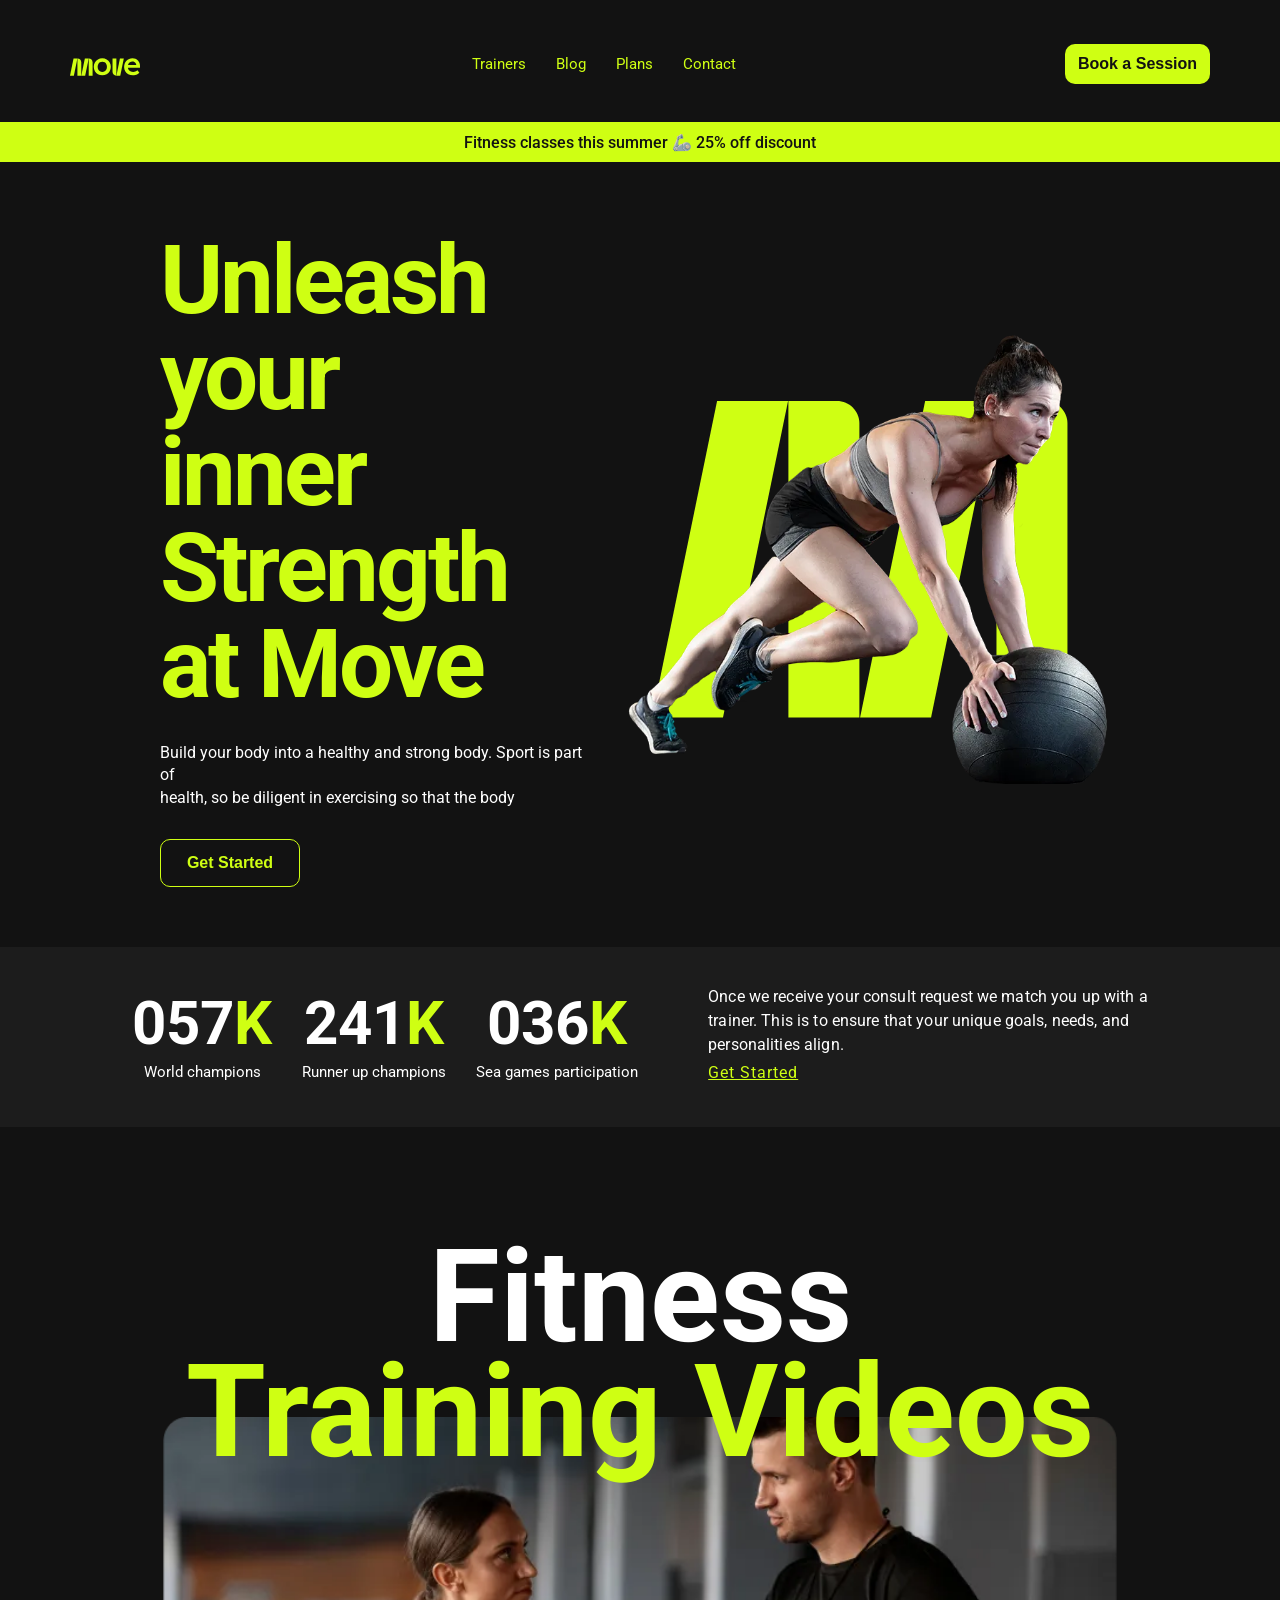
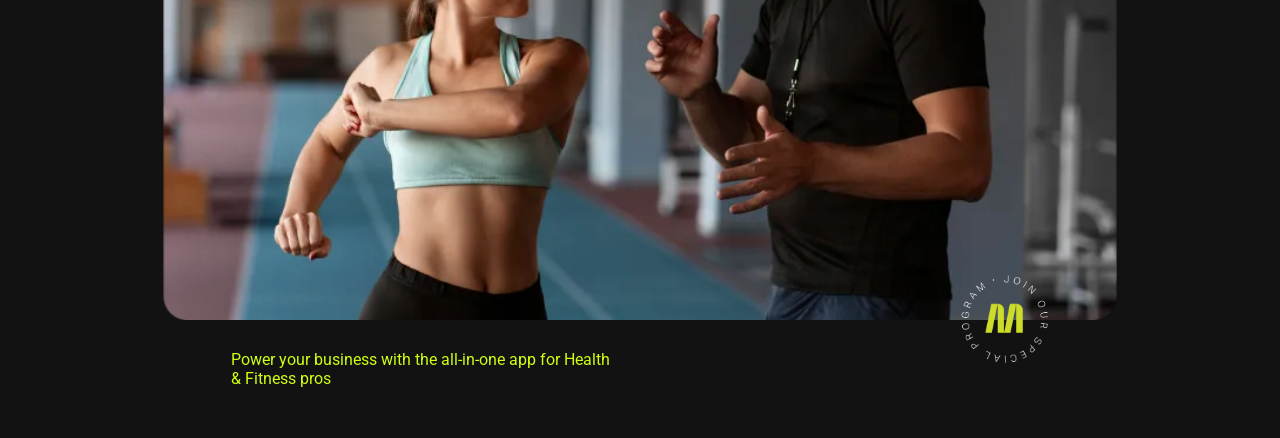
==== main.html @ 7a562a3e "Images" ====
<!DOCTYPE html>
<html lang="en">
<head>
    <meta charset="UTF-8">
    <meta name="viewport" content="width=device-width, initial-scale=1.0">
    <link rel="stylesheet" href="style.css">
    <title>Move</title>
</head>
<body>
    <div class="container">
        <header>
            <div class="header">
                <div class="info-header">
                    <a href="main.html"><img src="/images/move-logo.svg" alt=""></a>
                    <div class="sections">
                    <div class="trainer"><a href="">Trainers</a></div>
                    <div class="blog"><a href="">Blog</a></div>
                    <div class="plans"><a href="">Plans</a></div>   
                    <div class="contact"><a href="">Contact</a></div>
                </div>
                <a href=""><button type="button">Book a Session</button></a>
                </div>
        
            </div>
        </header>
        <div class="breaker">Fitness classes this summer 🦾 25% off discount</div>
        <div class="initial-info">
        <div class="comments">
            <h1>Unleash your <br>inner Strength <br> at Move</h1>
            <p>Build your body into a healthy and strong body. Sport is part of <br>health, so be diligent in exercising so that the body</p>
            <a href=""><button type="button">Get Started</button></a>
        </div>
        <div class="images">
            <img class="logo-move" src="/images/behindwomanlogo.svg" alt="">
            <img class="woman" src="/images/woman.webp" alt="">
        </div>
        </div>
        <div class="number-break">
        <div class="values">
            <div class="values-1">
                <h1>057<span>K</span></h1>
                <p>World champions</p>
            </div>
            <div class="values-2">
                <h1>241<span>K</span></h1>
                <p>Runner up champions</p>
            </div>
            <div class="values-3">
                <h1>036<span>K</span></h1>
                <p>Sea games participation</p>
            </div>
            <div class="break-desc">
                <p>Once we receive your consult request we match you up with a <br>
                    trainer. This is to ensure that your unique goals, needs, 
                    and <br>personalities align.</p>
                <a href="">Get Started</a>
            </div>
        </div>
        </div>
        <div class="gallery-1">
            <div class="couple-info">
               <h1 class="fitness">Fitness</h1>
                <h1 class="training">Training Videos</h1>
                <img class="couple" src="/images/couples_talking.webp" alt=""> 
            </div>
        </div>
        <div class="couple-info-2">
            <div class="bottom-logo">
                <p>Power your business with the all-in-one app for Health<br> & Fitness pros </p>
                <img class="join" src="/images/join.png" alt="">
                
            </div>
        </div>
            
    </div>
</body>
</html>
---- style.css ----
@import url('https://fonts.googleapis.com/css2?family=Roboto:ital,wght@0,100;0,300;0,400;0,500;0,700;0,900;1,100;1,300;1,400;1,500;1,700;1,900&display=swap');
*{
    margin: 0;
    padding: 0;
    box-sizing: border-box;
}

body{
    width: 100%;
    height: 100vh;
    background-color: #121212;
    color: #cfff13;
    font-family: "Roboto", sans-serif;
}
.container{
    display: flex;
    flex-direction: column;
}
/* Header */
.header{
    padding-top: 16px;
    display: flex;
    justify-content: center;
    align-items: center;
    width: 100%;
    height: 112px;
}   
.info-header{
    display: flex;
    justify-content: space-between;
    align-items: center;
    width: 1140px;
    height: 40px;
}

.info-header .sections{
    display: flex;
    font-weight: 400;
    font-size: 15px;
}
.info-header .sections a{
    color: #cfff13;
    text-decoration: none;
    transition: 0.5s;
}
.info-header .sections a::before{
    text-decoration: none;
}
.info-header .sections a:hover{
    text-decoration: none;
    color: #728d06;
}
.trainer{margin-right: 30px;}
.blog{margin-right: 30px;}
.plans{margin-right: 30px;}
.info-header p{
    text-align: center;
}
.info-header img{
    display: flex;
    justify-content: flex-start;
}
.info-header button{
    font-weight: 600;
    font-size: 16px;
    width: 145px;
    height: 40px;
    border-radius: 10px;
    border: none;
    background-color: #cfff13;
    color: #121212;
    transition: 0.2s;
}
.info-header button:hover{
    background-color: white;
}
/* Breaker */
.breaker{
    background-color: #cfff13;
    width: 100%;
    height: 40px;
    margin-top: 10px;
    color: #121212;
    text-align: center;
    display: flex;
    justify-content: center;
    align-items:  center;
    font-weight: 500;
}
/* Firs card */
.initial-info{
    display: flex;
    align-items: center;
    justify-content: center;
    margin-left: 10rem;
    margin-right: 10rem;
    margin-top: 70px;
    margin-bottom: 60px;
}
.comments h1{
    font-size: 6rem;
    letter-spacing: -3px;
    font-weight: 700;
    line-height: 1;
    margin-bottom: 30px;
}
.comments p{
    color: white;
    margin-top: 10px;
    margin-bottom: 10px;
    line-height: 1.4;
}
.comments button{
    width: 140px;
    height: 48px;
    border: 1px solid #cfff13;
    border-radius: 10px;
    text-align: center;
    margin-top: 20px;
    color: #cfff13;
    background-color: #121212;
    transition: 0.2s;
    font-weight: 600;
    font-size: 16px;
}
.comments button:hover{
    background-color: #cfff13;
    color: #121212;
}
.images{
    justify-content: center;
    align-items: center;
    min-width: 32.5rem;
    min-height: 28rem;
    display: flex;
    position: relative;
}
.images .logo-move{
    width: 26rem;
    position: relative;
    
}
.images .woman{
    width: 33rem;
    position: absolute;
}
/* Breaker and Numbers */
.number-break{
    background-color: #1c1c1c;
    width: 100%;
    height: 180px;
    display: flex;
    justify-content: center;
    align-items: center;
}
.values{
   display: flex;
   color: white;
   justify-content: space-between;
   line-height: 1.3;
}
.values span{
    color: #cfff13;
}
.values-1 {
    text-align: center;
    font-size: 30px;
}
.values-2{
    text-align: center;
    margin-left: 30px;
    font-size: 30px;
}
.values-3{
    text-align: center;
    margin-left: 30px;
    margin-right: 70px;
    font-size: 30px;
}
.values-1 p{
    font-size: 15px;
}
.values-2 p{
    font-size: 15px;
}
.values-3 p{
    font-size: 15px;
}
.break-desc p{
    letter-spacing: .008em;
    line-height: 1.5;
}
.break-desc a{
    color: #cfff13;
    line-height: 2;
    letter-spacing: 1px;
}
/* First Gallery */
.gallery-1{
    margin-top: 60px;
    display: flex;
    align-items: center;
    justify-content: center;
}
.gallery-1 .couple-info{
    display: flex;
    flex-direction: column;
    align-items: center;
    justify-content: center;
}
.gallery-1 h1{
    text-align: center;
    font-size: 129px;
    margin-bottom: -70px;
    font-weight: 700;
}
.gallery-1 .fitness{
    color: white;
    line-height: 1.7;
}
.gallery-1 .couple{
    position: relative;
    width: 105%;
    z-index: -1;
}
.bottom-logo{
    display: flex;
    justify-content: center;
    align-items: center;
    margin-top: -70px;
    
}
.join{
    width: 7%;
    margin-left: 350px;
}
.bottom-logo p{
    margin-top: 100px;
}
.couple-info-2{
    margin-bottom: 50px;
}
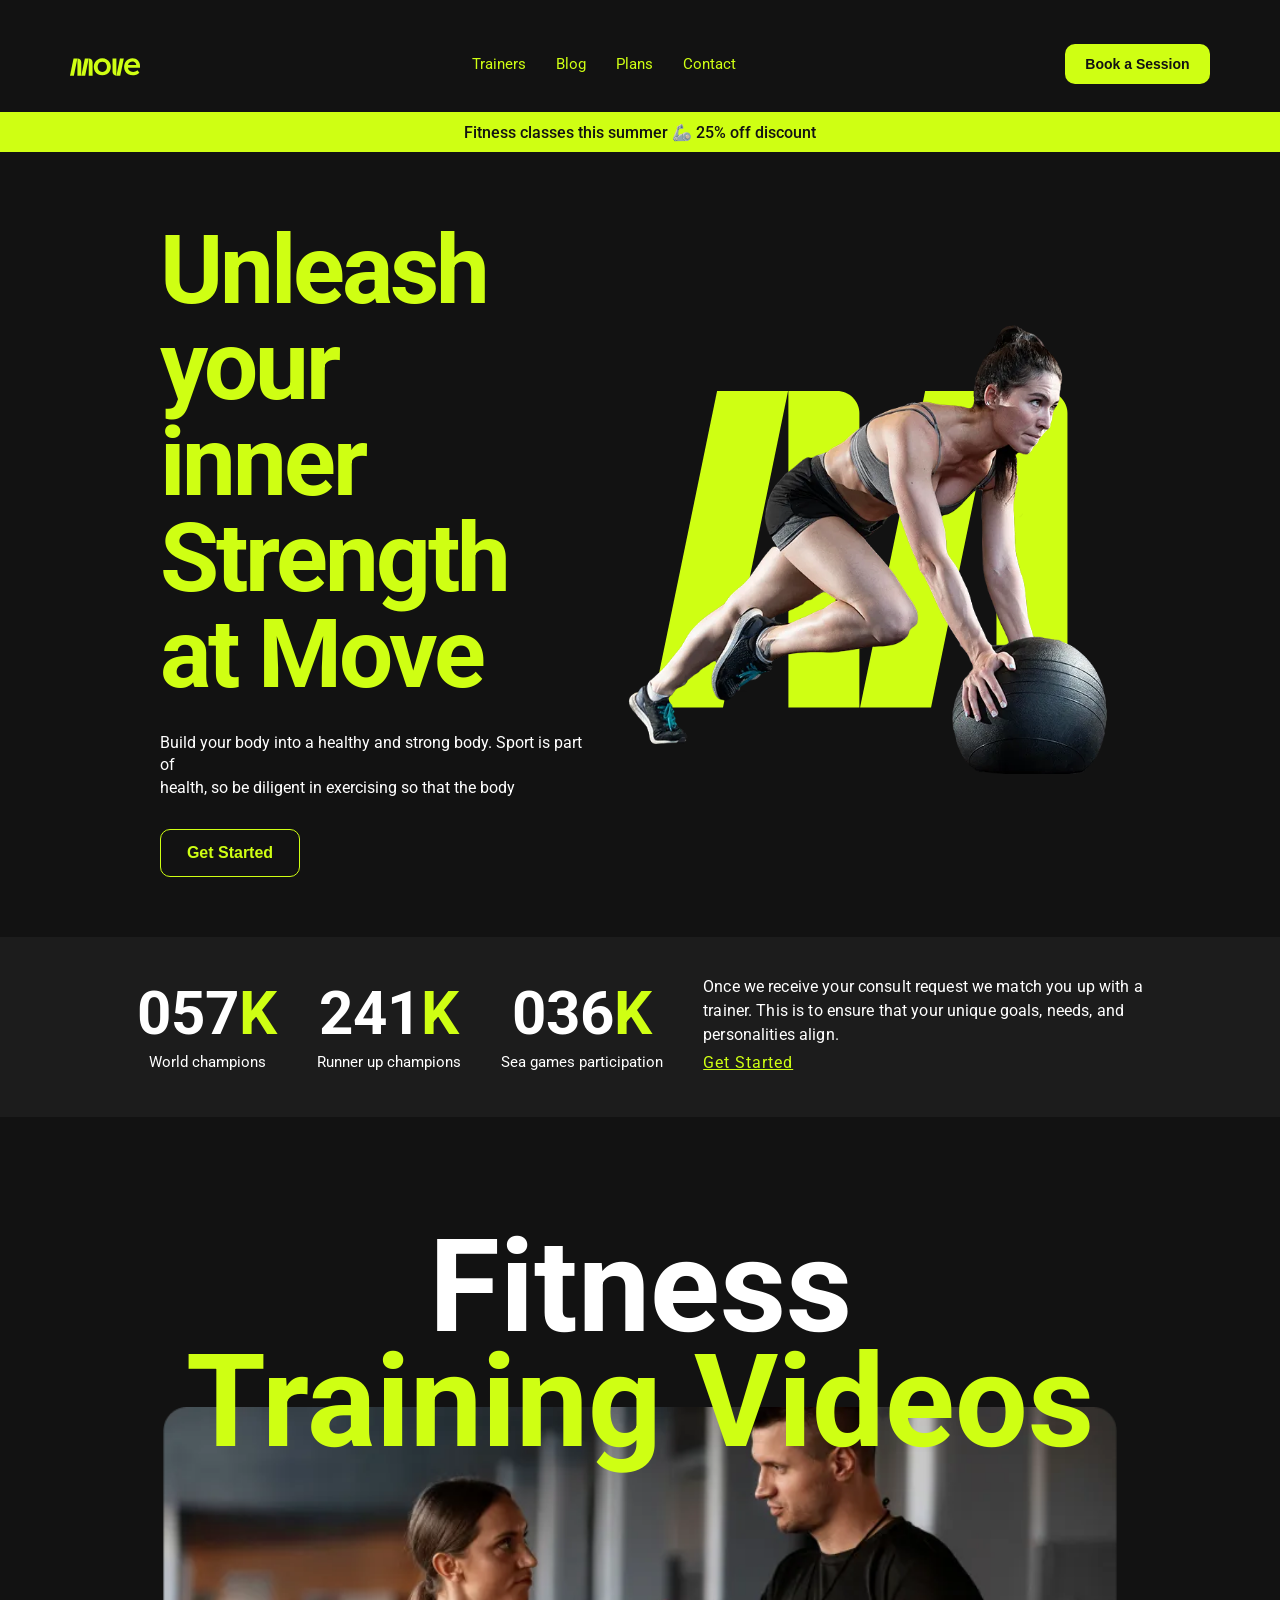
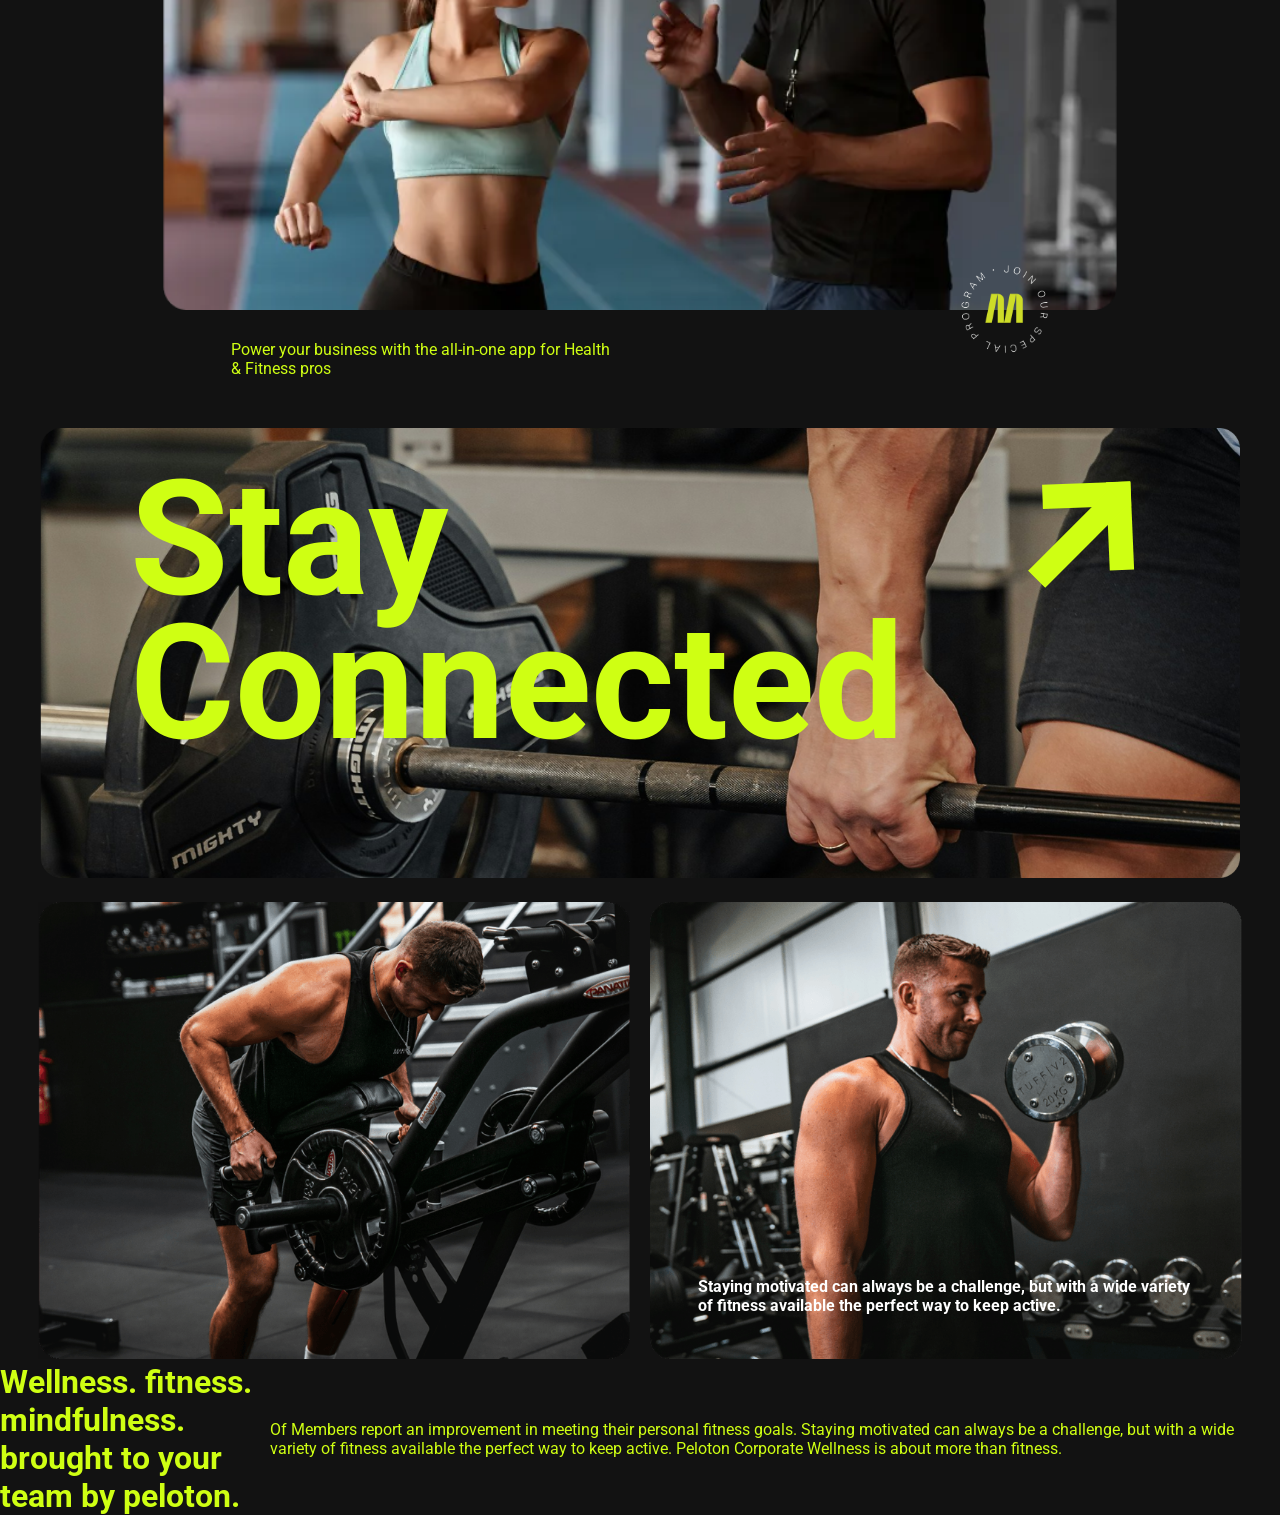
==== commit 47cc91f1: "Update" ====
--- a/main.html
+++ b/main.html
@@ -4,6 +4,7 @@
     <meta charset="UTF-8">
     <meta name="viewport" content="width=device-width, initial-scale=1.0">
     <link rel="stylesheet" href="style.css">
+    <link rel="shortcut icon" href="images/square-check-solid.svg" type="image/x-icon">
     <title>Move</title>
 </head>
 <body>
@@ -23,19 +24,20 @@
         
             </div>
         </header>
-        <div class="breaker">Fitness classes this summer 🦾 25% off discount</div>
-        <div class="initial-info">
-        <div class="comments">
+        <div class="main">        
+            <div class="breaker">Fitness classes this summer 🦾 25% off discount</div>
+            <div class="initial-info">
+            <div class="comments">
             <h1>Unleash your <br>inner Strength <br> at Move</h1>
             <p>Build your body into a healthy and strong body. Sport is part of <br>health, so be diligent in exercising so that the body</p>
             <a href=""><button type="button">Get Started</button></a>
-        </div>
-        <div class="images">
+            </div>
+            <div class="images">
             <img class="logo-move" src="/images/behindwomanlogo.svg" alt="">
             <img class="woman" src="/images/woman.webp" alt="">
-        </div>
-        </div>
-        <div class="number-break">
+            </div>
+            </div>
+            <div class="number-break">
         <div class="values">
             <div class="values-1">
                 <h1>057<span>K</span></h1>
@@ -56,22 +58,55 @@
                 <a href="">Get Started</a>
             </div>
         </div>
-        </div>
-        <div class="gallery-1">
+            </div>
+            <div class="gallery-1">
             <div class="couple-info">
                <h1 class="fitness">Fitness</h1>
                 <h1 class="training">Training Videos</h1>
                 <img class="couple" src="/images/couples_talking.webp" alt=""> 
             </div>
-        </div>
-        <div class="couple-info-2">
+            </div>
+            <div class="couple-info-2">
             <div class="bottom-logo">
                 <p>Power your business with the all-in-one app for Health<br> & Fitness pros </p>
                 <img class="join" src="/images/join.png" alt="">
                 
             </div>
+            </div>
+            <div class="gallery-2">
+            <div class="staytop">
+                <div class="pic-1">
+                    <div class="stay-connected">
+                        <div class="stay">Stay</div>
+                        <div class="connected">Connected</div>
+                    </div>
+                    
+                    <img class="arrow" src="images/arrow.svg" alt="">
+                    <img class="move1" src="images/move1.png" alt="">
+                </div>
+            </div>
+            <div class="plus2">
+                <div class="pic-2"><img src="images/move2-p-800.png" alt=""></div>
+                <div class="pic-3">
+                    <img src="images/move3-p-800.png" alt="">
+                    <div class="text-wrap">
+                        <div class="stay-motivated">
+                        Staying motivated can always be a challenge, but with a wide variety of fitness available the perfect way to keep active.
+                        </div>
+                    </div>
+                </div>
+            </div>
+            
+            </div>
+            <div class="number-break2">
+                <div class="title">
+                    <h1>Wellness. fitness. mindfulness.<br>brought to your team by peloton.</h1>
+                </div>
+                <div class="text">
+                    <p>Of Members report an improvement in meeting their personal fitness goals. Staying motivated can always be a challenge, but with a wide variety of fitness available the perfect way to keep active. Peloton Corporate Wellness is about more than fitness.</p>
+                </div>              
+            </div>
         </div>
-            
     </div>
 </body>
 </html>
--- a/style.css
+++ b/style.css
@@ -37,6 +37,7 @@
     display: flex;
     font-weight: 400;
     font-size: 15px;
+    gap: 30px;
 }
 .info-header .sections a{
     color: #cfff13;
@@ -50,9 +51,6 @@
     text-decoration: none;
     color: #728d06;
 }
-.trainer{margin-right: 30px;}
-.blog{margin-right: 30px;}
-.plans{margin-right: 30px;}
 .info-header p{
     text-align: center;
 }
@@ -61,8 +59,8 @@
     justify-content: flex-start;
 }
 .info-header button{
-    font-weight: 600;
-    font-size: 16px;
+    font-weight: bolder;
+    font-size: 14px;
     width: 145px;
     height: 40px;
     border-radius: 10px;
@@ -79,7 +77,6 @@
     background-color: #cfff13;
     width: 100%;
     height: 40px;
-    margin-top: 10px;
     color: #121212;
     text-align: center;
     display: flex;
@@ -87,7 +84,7 @@
     align-items:  center;
     font-weight: 500;
 }
-/* Firs card */
+/* First card */
 .initial-info{
     display: flex;
     align-items: center;
@@ -158,6 +155,7 @@
    color: white;
    justify-content: space-between;
    line-height: 1.3;
+   gap: 40px;
 }
 .values span{
     color: #cfff13;
@@ -168,13 +166,10 @@
 }
 .values-2{
     text-align: center;
-    margin-left: 30px;
     font-size: 30px;
 }
 .values-3{
     text-align: center;
-    margin-left: 30px;
-    margin-right: 70px;
     font-size: 30px;
 }
 .values-1 p{
@@ -239,4 +234,67 @@
 }
 .couple-info-2{
     margin-bottom: 50px;
+}
+/* Second Gallery*/
+.gallery-2{
+    display: flex;
+    flex-direction: column;
+    align-items: center;
+    justify-content: center;
+    gap: 20px;
+    font-weight: 700;
+}
+.staytop{
+    display: flex;
+
+}
+.stay-connected{
+    position: absolute;
+    font-size: 10rem;
+    line-height: .9;
+    left: 100px;
+    margin-top: 40px;
+    margin-left: 30px;
+}
+.arrow{
+    margin-top: 40px;
+    position: absolute;
+    right: 8rem;
+    transform: rotate(-45deg);
+}
+.staytop .move1{
+    width: 1200px;
+}
+.plus2{
+    display: flex;
+    gap: 20px;
+}
+.plus2 .pic-2 img{
+    width: 592px;
+}
+.plus2 .pic-3 img{
+    width: 592px;
+}
+.plus2 .pic-3{
+    position: relative;
+}
+.text-wrap{
+  flex-flow: column;
+  justify-content: flex-end;
+  align-items: stretch;
+  min-height: 14rem;
+  padding: 3rem;
+  display: flex;
+  position: absolute;
+  top: auto;
+  bottom: 0%;
+  left: 0%;
+  right: 0%;
+  color: white;
+}
+/* Second Break */
+.number-break2{
+    display: flex;
+    justify-content: space-evenly;
+    align-items: center;
 }
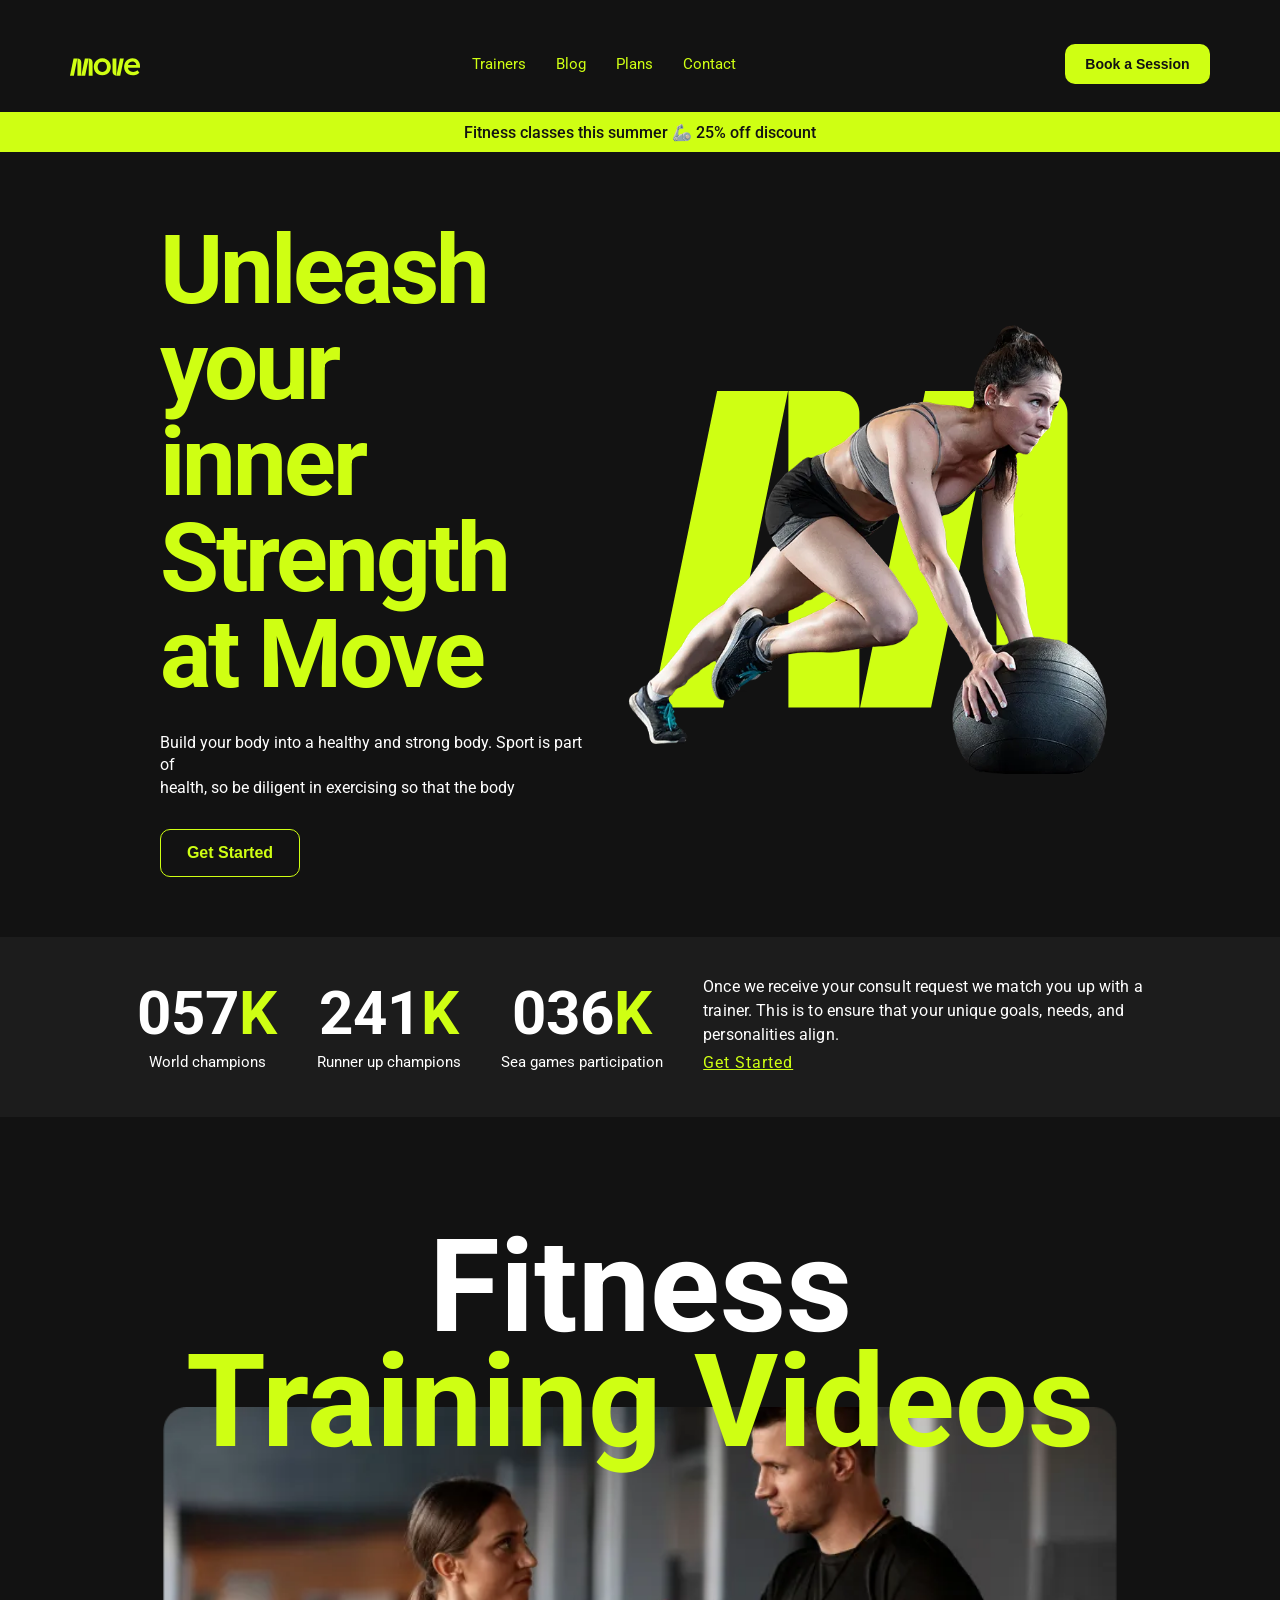
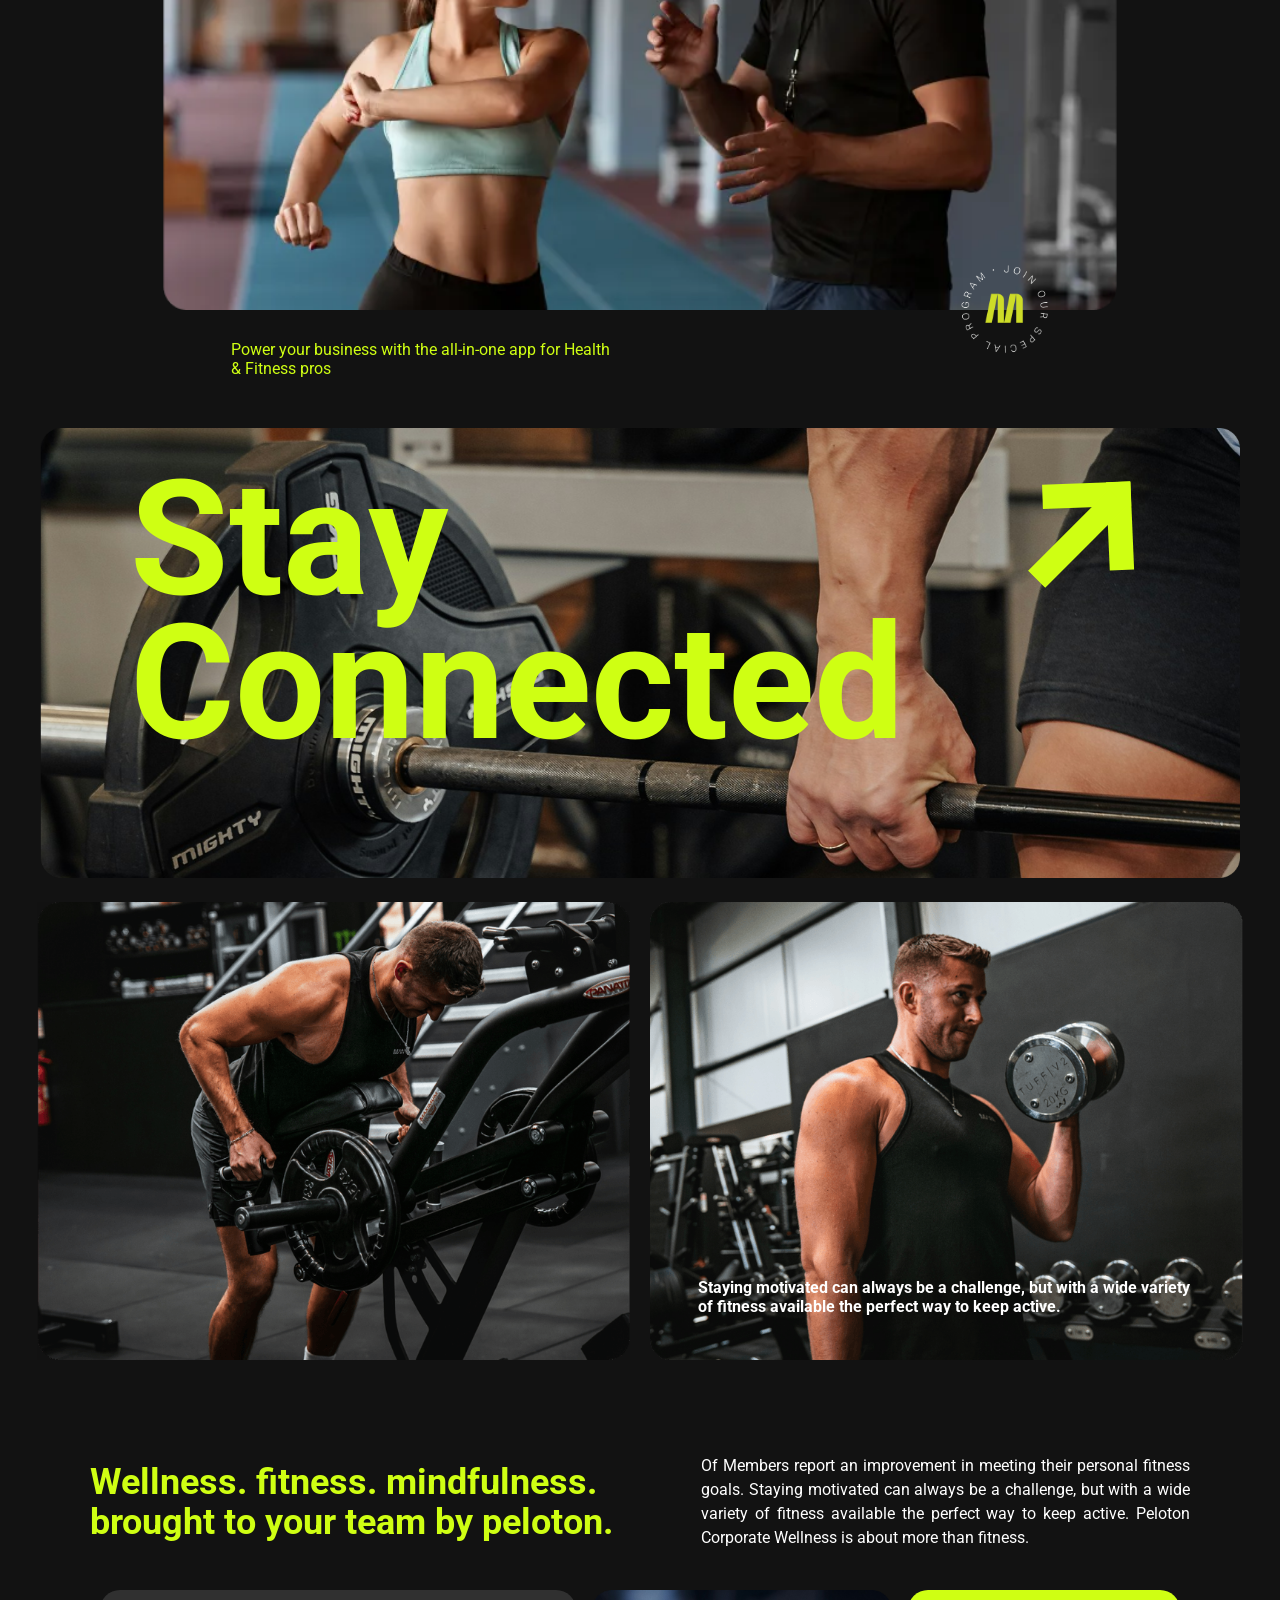
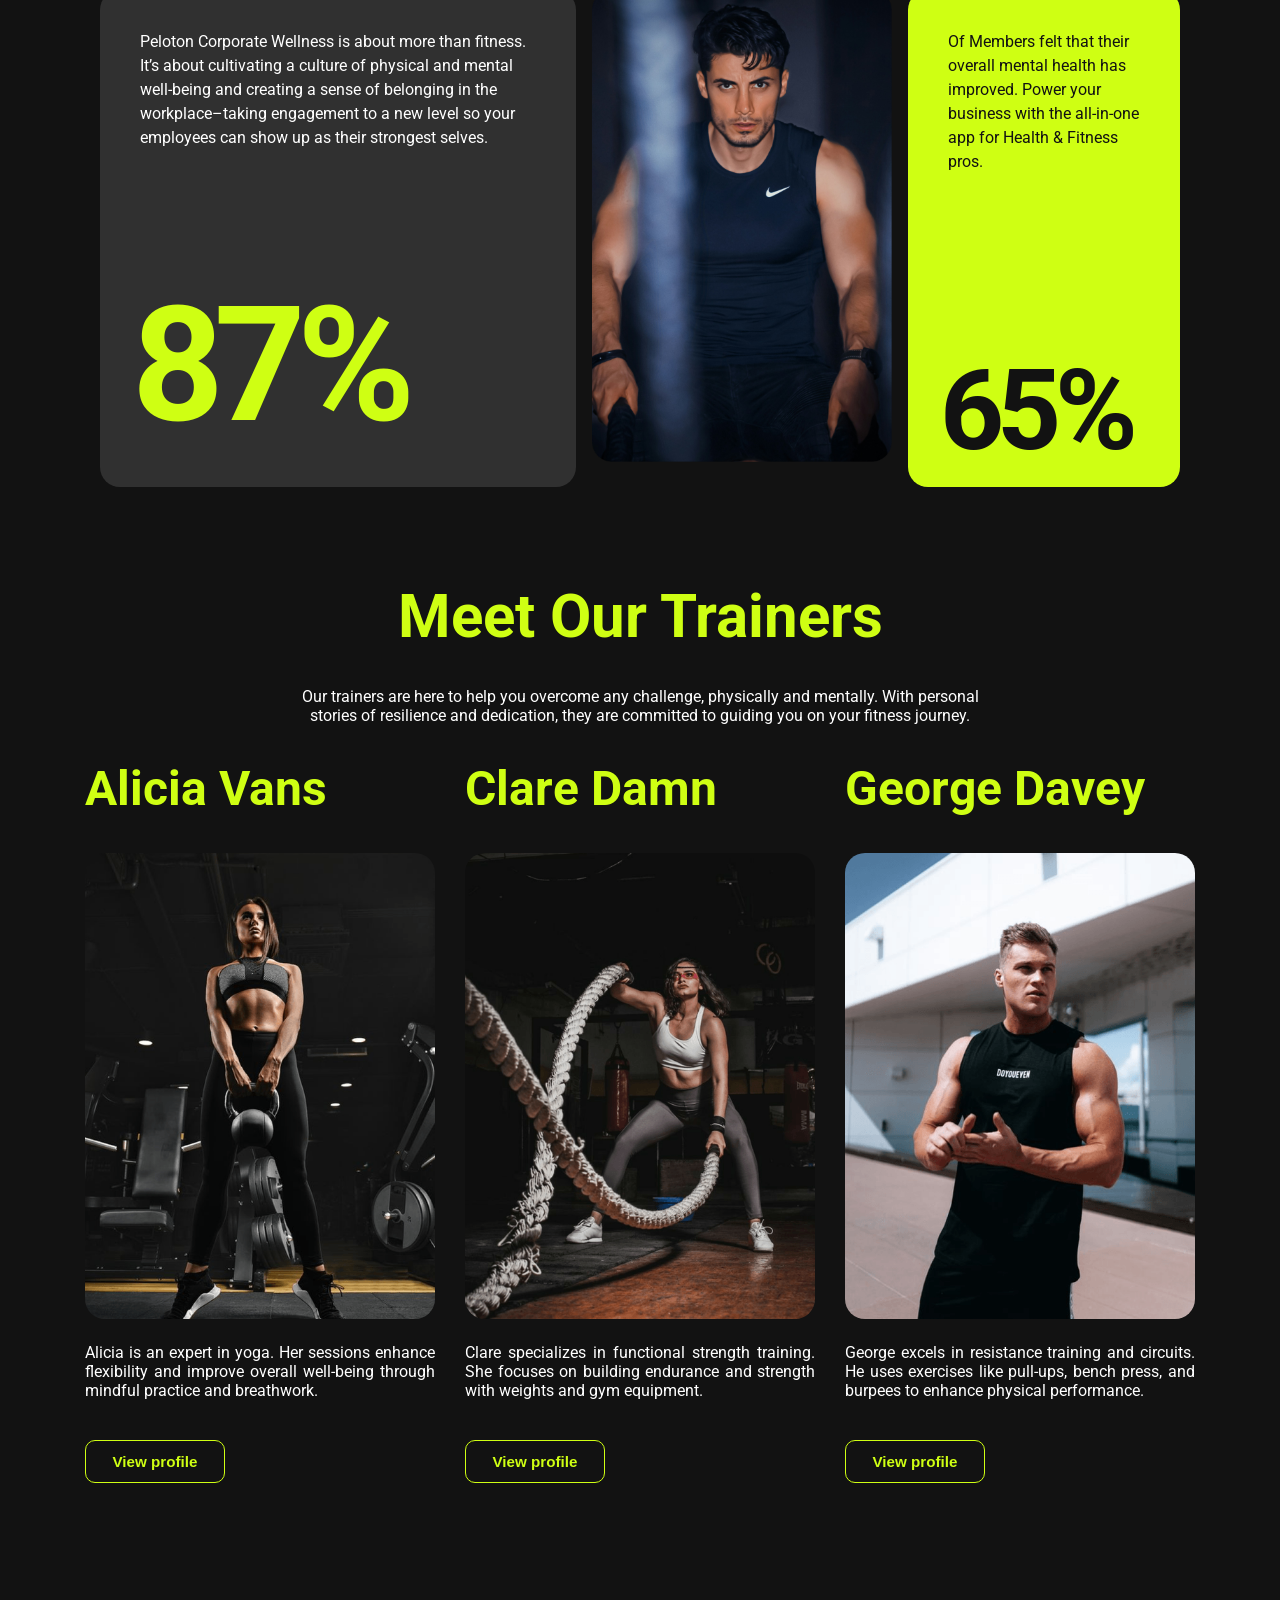
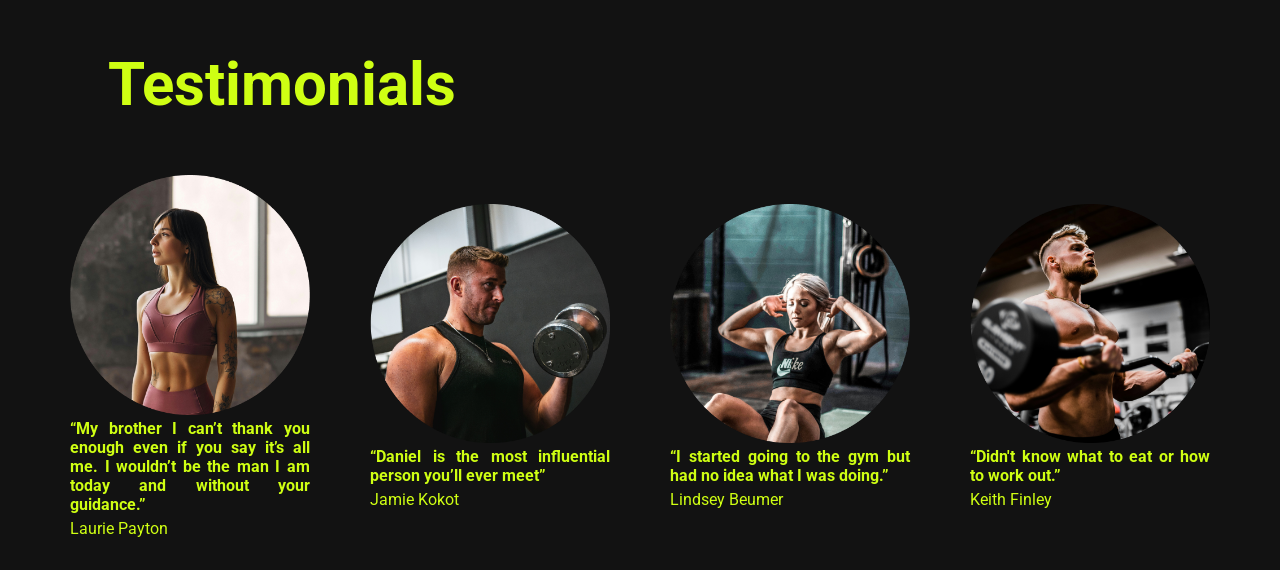
==== commit f063be66: "Update 2" ====
--- a/main.html
+++ b/main.html
@@ -100,12 +100,88 @@
             </div>
             <div class="number-break2">
                 <div class="title">
-                    <h1>Wellness. fitness. mindfulness.<br>brought to your team by peloton.</h1>
+                   <h3>Wellness. fitness. mindfulness.<br>brought to your team by peloton.</h3> 
                 </div>
                 <div class="text">
                     <p>Of Members report an improvement in meeting their personal fitness goals. Staying motivated can always be a challenge, but with a wide variety of fitness available the perfect way to keep active. Peloton Corporate Wellness is about more than fitness.</p>
                 </div>              
             </div>
+            <div class="grid">
+                <div class="grid-1">
+                    <div class="grid-stats">
+                        <p>Peloton Corporate Wellness is about more than fitness. It’s about cultivating a culture of physical and mental well-being and creating a sense of belonging in the workplace–taking engagement to a new level so your employees can show up as their strongest selves.</p>
+                    <h1>87%</h1>
+                    </div>             
+                </div>
+                <div class="grid-2"><img src="images/move4.png" alt=""></div>
+                <div class="grid-3">
+                    <div class="grid-stats">
+                        <p>Of Members felt that their overall mental health has improved. Power your business with the all-in-one app for Health & Fitness pros.</p>
+                        <h1>65%</h1>
+                    </div>
+                    
+                </div>
+            </div>
+            <div class="trainers">
+                <div class="intro">
+                    <h1>Meet Our Trainers</h1>
+                    <p>Our trainers are here to help you overcome any challenge, physically and mentally. With personal stories of resilience and dedication, they are committed to guiding you on your fitness journey.</p>
+                </div>
+                <div class="professionals">
+                    <div class="alicia">
+                        <h1>Alicia Vans</h1>
+                        <img src="images/alicia.png" alt="">
+                        <p>Alicia is an expert in yoga. Her sessions enhance flexibility and improve overall well-being through mindful practice and breathwork.</p>
+                        <button>View profile</button>
+                    </div>
+                    <div class="clare">
+                        <h1>Clare Damn</h1>
+                        <img src="images/clare.png" alt="">
+                        <p>Clare specializes in functional strength training. She focuses on building endurance and strength with weights and gym equipment.</p>
+                        <button>View profile</button>
+                    </div>
+                    <div class="george">
+                        <h1>George Davey</h1>
+                        <img src="images/george.png" alt="">
+                        <p>George excels in resistance training and circuits. He uses exercises like pull-ups, bench press, and burpees to enhance physical performance.</p>
+                        <button>View profile</button>
+                    </div>
+                </div>
+            </div>
+            <div class="testimonial">
+                <h1>Testimonials</h1>
+                <div class="testimonials">
+                    <div class="testimonials-1">
+                        <img src="images/testimonial.png" alt="">
+                        
+                        <div class="testimonial-text">
+                            <h4>“My brother I can’t thank you enough even if you say it’s all me. I wouldn’t be the man I am today and without your guidance.”</h4>
+                            <p>Laurie Payton</p>
+                        </div>         
+                    </div>
+                    <div class="testimonials-2">
+                        <img src="images/testimonial2.png" alt="">
+                        <div class="testimonial-text">
+                            <h4>“Daniel is the most influential person you’ll ever meet”</h4>
+                            <p>Jamie Kokot</p>
+                        </div>
+                    </div>
+                    <div class="testimonials-3">
+                        <img src="images/testimonial3.png" alt="">
+                        <div class="testimonial-text">
+                            <h4>“I started going to the gym but had no idea what I was doing.”</h4>
+                            <p>Lindsey Beumer</p>
+                        </div>
+                    </div>
+                    <div class="testimonials-4">
+                        <img src="images/testimonial4.png" alt="">
+                        <div class="testimonial-text">
+                            <h4>“Didn't know what to eat or how to work out.”</h4>
+                            <p>Keith Finley</p>
+                        </div>
+                    </div>
+                </div>
+            </div>
         </div>
     </div>
 </body>
--- a/style.css
+++ b/style.css
@@ -68,6 +68,9 @@
     background-color: #cfff13;
     color: #121212;
     transition: 0.2s;
+    cursor: pointer;
+    text-align: center;
+    font-weight: 600;
 }
 .info-header button:hover{
     background-color: white;
@@ -270,10 +273,10 @@
     gap: 20px;
 }
 .plus2 .pic-2 img{
-    width: 592px;
+    width: 593px;
 }
 .plus2 .pic-3 img{
-    width: 592px;
+    width: 593px;
 }
 .plus2 .pic-3{
     position: relative;
@@ -295,6 +298,187 @@
 /* Second Break */
 .number-break2{
     display: flex;
-    justify-content: space-evenly;
-    align-items: center;
+    align-items: center;
+    justify-content: space-between;
+    margin-block: 90px 40px;
+    margin-inline: 90px;
+}
+.number-break2 .title{
+    width: 2200px;
+    
+}
+.number-break2 h3{
+    font-size: 2.25rem;
+    line-height: 2.5rem;
+}
+.number-break2 .text p{
+    font-size: 1rem;
+    line-height: 1.5rem;
+    text-align: justify;
+    color: white;
+}
+.grid{
+    display: grid;
+    grid-column-gap: 1rem;
+    grid-row-gap: 1rem;
+    grid-template-rows: auto;
+    grid-template-columns: 7fr 1fr 4fr;
+    min-height: 20rem;
+    margin-top: 3rem;
+    margin-inline: 100px;
+    margin-block: 30px;
+}
+.grid-1{
+    background-color: #303030;
+    color: #cfff13;
+    border-radius: 20px;
+}
+ .grid-3 .grid-stats{
+    display: flex;
+    justify-content: space-between;
+    flex-flow: column;
+    position: relative;
+}
+.grid-1 p{
+    font-size: 1rem;
+    line-height: 1.5rem; 
+    color: white;
+    margin-block: 40px;
+    margin-inline: 40px;
+}
+.grid-1 h1{
+    font-size: 10rem;
+    letter-spacing: -.06em;
+    font-size: 10rem;
+    font-weight: 700;
+    line-height: .8;
+    padding: 2rem;
+    margin-top: 120px;
+}
+.grid-2{
+    border-radius: 20px;
+}
+.grid-2 img{
+    object-fit: cover;
+    width: 300px;
+}
+.grid-3{
+    background-color: #cfff13;
+    color: #121212;
+    border-radius: 20px;
+}
+.grid-3 p{
+    font-size: 1rem;
+    line-height: 1.5rem; 
+    color: #121212;
+    margin-block: 40px;
+    margin-inline: 40px;
+}
+.grid-3 h1{
+    letter-spacing: -.06em;
+    font-size: 7rem;
+    font-weight: 700;
+    line-height: .8;
+    padding: 2rem;
+    margin-top: 120px;
+}
+
+.trainers{
+    display: flex;
+    margin-block: 100px;
+    margin-inline: 40px;
+    align-items: center;
+    justify-content: center;
+    flex-direction: column;
+}
+.trainers .intro{
+    display: flex;
+    align-items: center;
+    justify-content: center;
+    flex-direction: column;
+}
+.trainers .intro h1{
+    font-size: 3.75rem;
+    line-height: 1;
+}
+.trainers .intro p{
+    text-align: center;
+    max-width: 44rem;
+    margin-block: 40px;
+    color: white;
+}
+.professionals{
+    display: flex;
+    gap: 30px;
+}
+.professionals h1{
+    font-size: 3rem; /* 48px */
+    line-height: 1;
+}
+.professionals img{
+    object-fit: cover;
+    width: 350px;
+    margin-top: 40px;
+    margin-bottom: 20px;
+    border-radius: 1.25rem;
+}
+.professionals p{
+    text-align: justify;
+    max-width: 350px;
+    color: white;
+    font-weight: 400;
+}
+.professionals button{
+    margin-block: 40px;
+    font-weight: 900;
+    font-size: 14px;
+    width: 140px;
+    height: 43px;
+    border-radius: 10px;
+    border: 1px solid;
+    border-color: #cfff13;
+    background-color: #121212;
+    color: #cfff13;
+    transition: 0.2s;
+    cursor: pointer;
+    font-size: 0.95rem;
+}
+.professionals button:hover{
+    background-color: #cfff13;
+    border: 1px solid;
+    border-color: #121212;
+    color: #121212;
+}
+.testimonial{
+    padding-top: 2rem;
+    padding-bottom: 2rem;
+    padding-left: 3rem;
+    padding-right: 3rem;
+    display: flex;
+    flex-direction: column;
+}
+.testimonial h1{
+    font-size: 3.75rem;
+    line-height: 1;
+    margin-bottom: 60px;
+    margin-inline: 60px;
+}
+.testimonials{
+    display: flex;
+    align-items: center;
+    justify-content: center;
+    gap: 60px;
+}
+.testimonials img{
+    width: 15rem;
+}
+.testimonial-text{
+    display: flex;
+    justify-content: center;
+    flex-direction: column;
+}
+.testimonials .testimonial-text h4{
+    width: 15rem;
+    text-align: justify;
+    margin-bottom: 5px;
 }
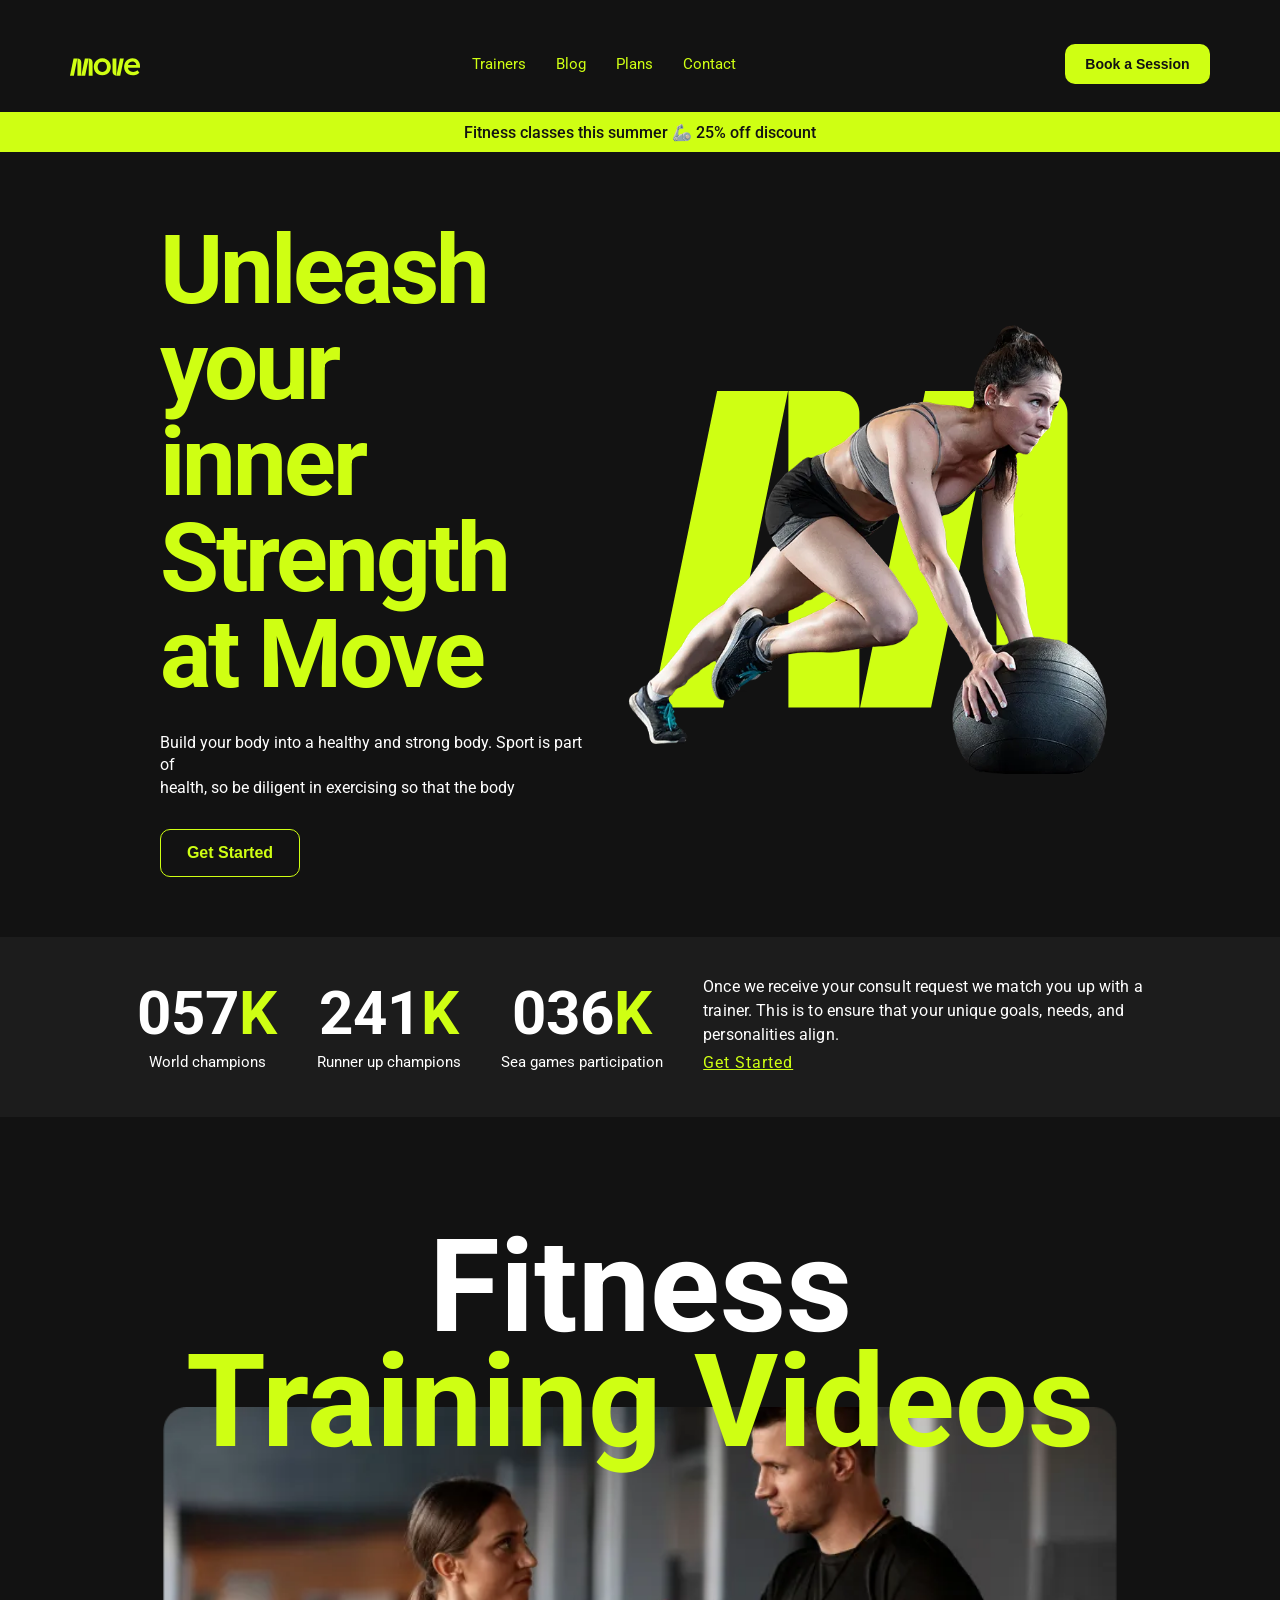
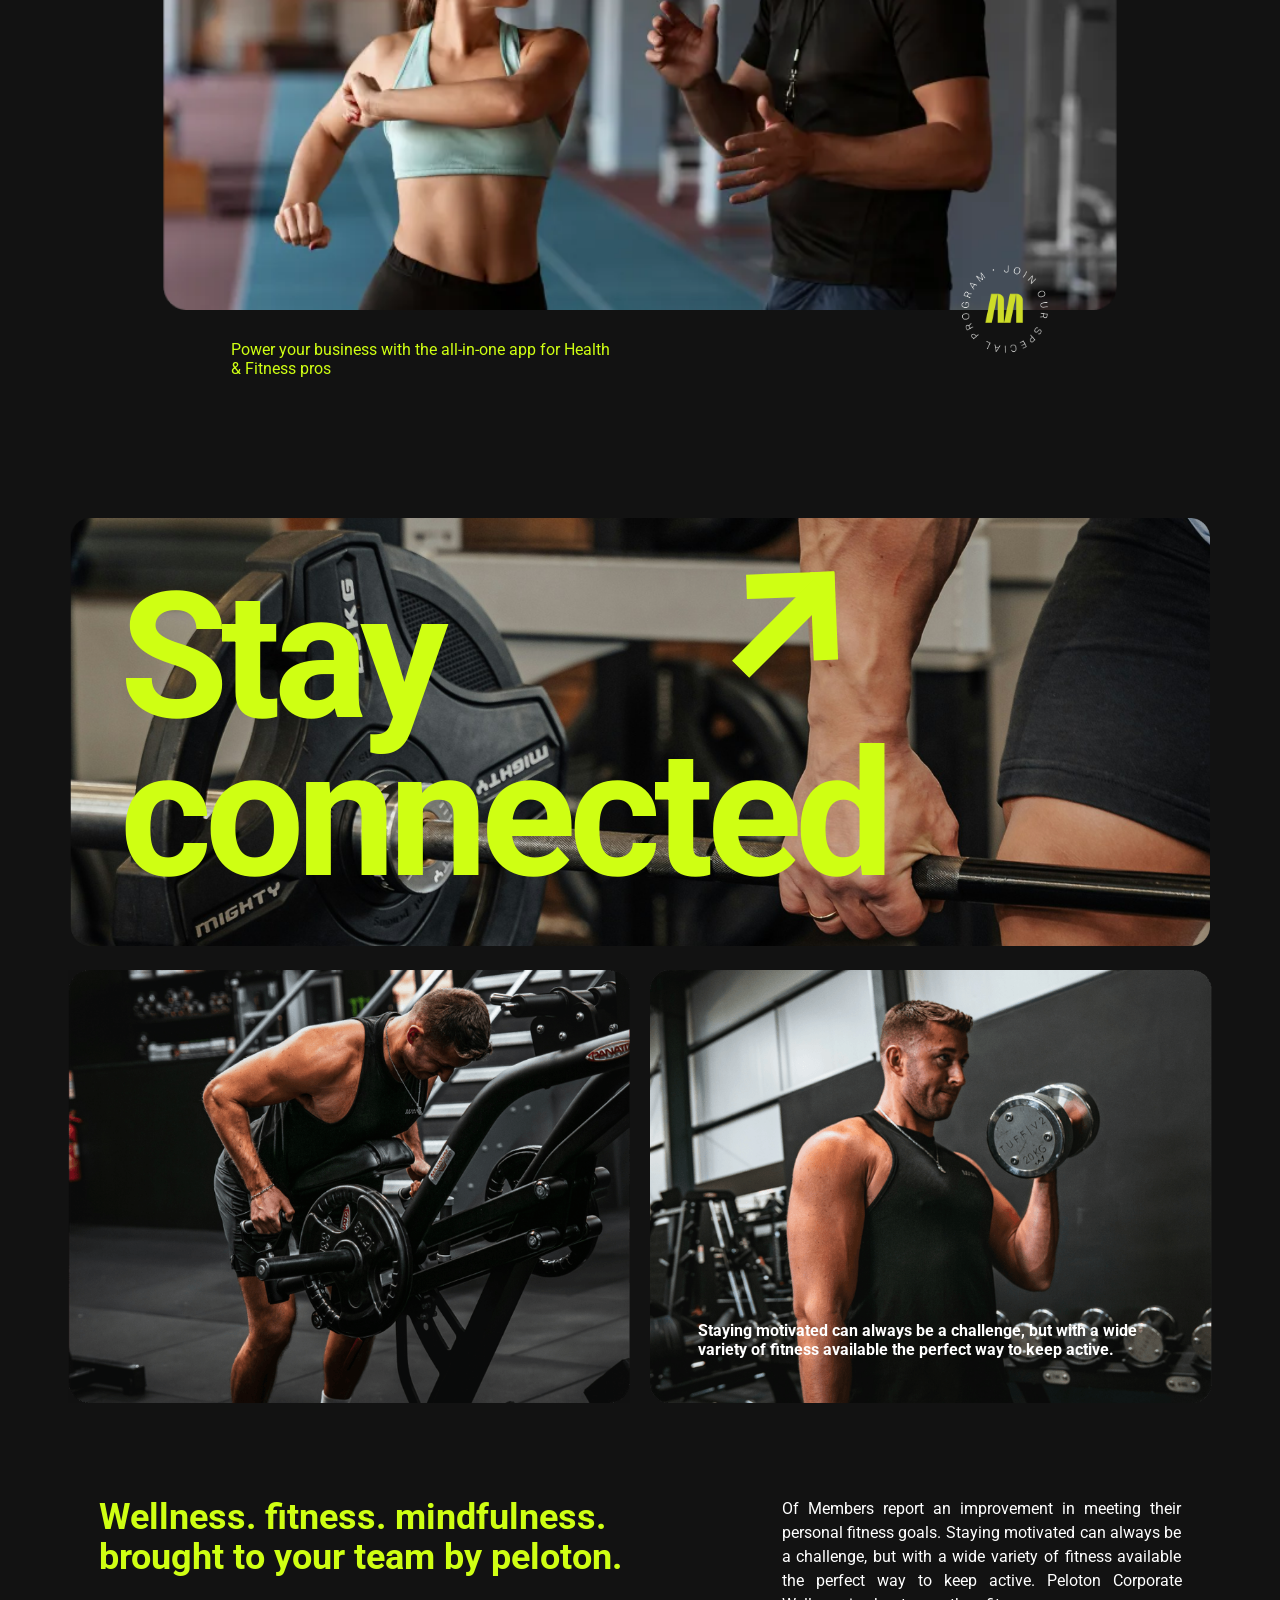
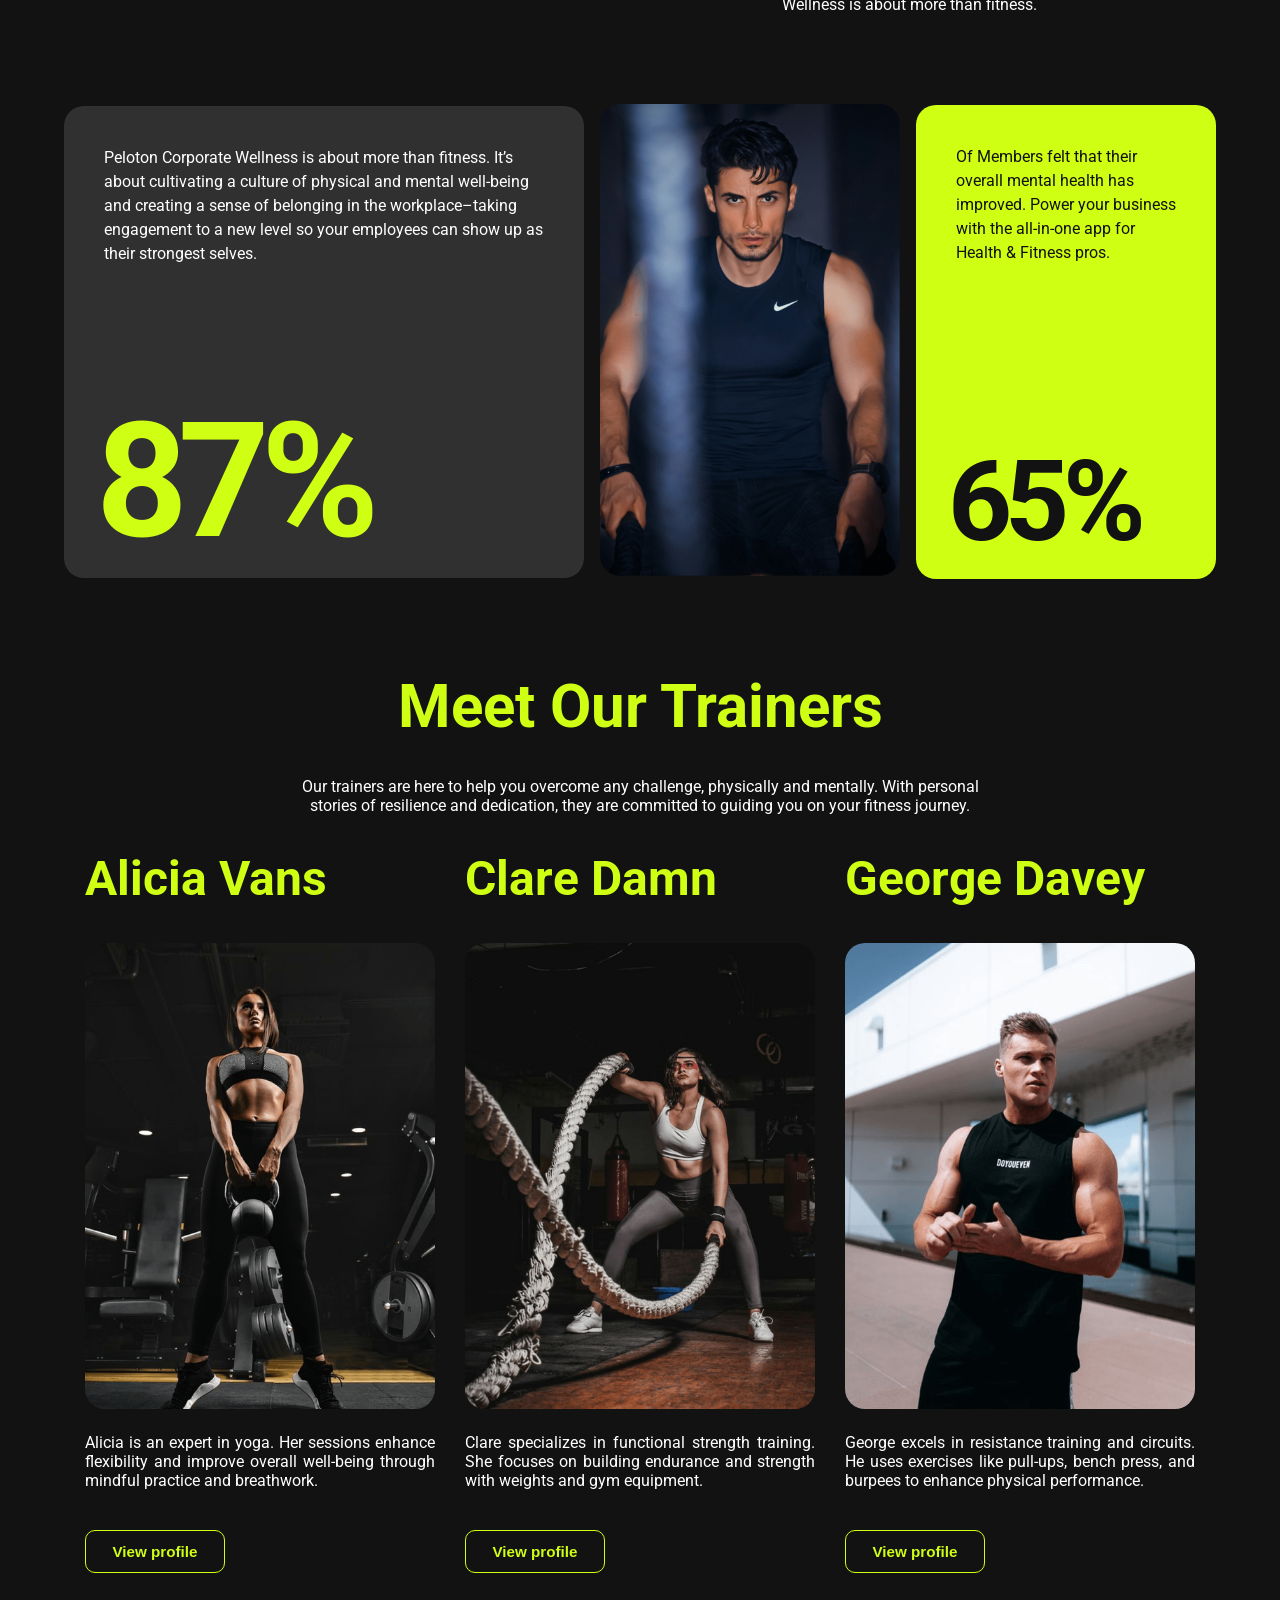
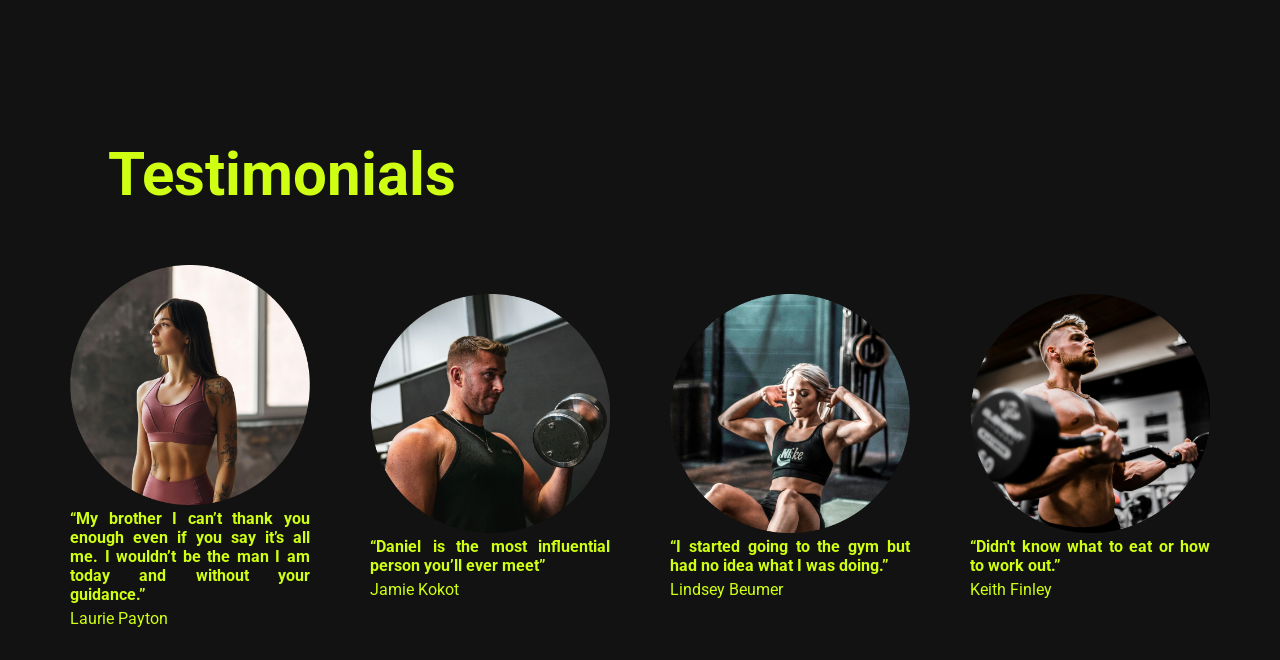
==== commit a15fdb8d: "Update 3" ====
--- a/main.html
+++ b/main.html
@@ -78,7 +78,7 @@
                 <div class="pic-1">
                     <div class="stay-connected">
                         <div class="stay">Stay</div>
-                        <div class="connected">Connected</div>
+                        <div class="connected">connected</div>
                     </div>
                     
                     <img class="arrow" src="images/arrow.svg" alt="">
--- a/style.css
+++ b/style.css
@@ -246,6 +246,7 @@
     justify-content: center;
     gap: 20px;
     font-weight: 700;
+    margin-top: 140px;
 }
 .staytop{
     display: flex;
@@ -253,30 +254,30 @@
 }
 .stay-connected{
     position: absolute;
-    font-size: 10rem;
+    font-size: 11rem;
     line-height: .9;
-    left: 100px;
-    margin-top: 40px;
-    margin-left: 30px;
+    margin-top: 60px;
+    margin-left: 50px;
+    letter-spacing: -0.04em;
 }
 .arrow{
     margin-top: 40px;
     position: absolute;
-    right: 8rem;
+    right: 26.5rem;
     transform: rotate(-45deg);
 }
 .staytop .move1{
-    width: 1200px;
+    width: 1140px;
 }
 .plus2{
     display: flex;
     gap: 20px;
 }
 .plus2 .pic-2 img{
-    width: 593px;
+    width: 562px;
 }
 .plus2 .pic-3 img{
-    width: 593px;
+    width: 562px;
 }
 .plus2 .pic-3{
     position: relative;
@@ -298,14 +299,10 @@
 /* Second Break */
 .number-break2{
     display: flex;
-    align-items: center;
-    justify-content: space-between;
-    margin-block: 90px 40px;
-    margin-inline: 90px;
-}
-.number-break2 .title{
-    width: 2200px;
-    
+    justify-content: center;
+    width: 100%;
+    margin-block: 90px;
+    gap: 160px;
 }
 .number-break2 h3{
     font-size: 2.25rem;
@@ -314,6 +311,7 @@
 .number-break2 .text p{
     font-size: 1rem;
     line-height: 1.5rem;
+    width: 400px;
     text-align: justify;
     color: white;
 }
@@ -321,12 +319,11 @@
     display: grid;
     grid-column-gap: 1rem;
     grid-row-gap: 1rem;
-    grid-template-rows: auto;
-    grid-template-columns: 7fr 1fr 4fr;
-    min-height: 20rem;
-    margin-top: 3rem;
-    margin-inline: 100px;
-    margin-block: 30px;
+    grid-template-rows: 470px;
+    grid-template-columns: 520px 300px 300px;
+    align-items: center;
+    justify-content: center;
+
 }
 .grid-1{
     background-color: #303030;
@@ -337,7 +334,6 @@
     display: flex;
     justify-content: space-between;
     flex-flow: column;
-    position: relative;
 }
 .grid-1 p{
     font-size: 1rem;
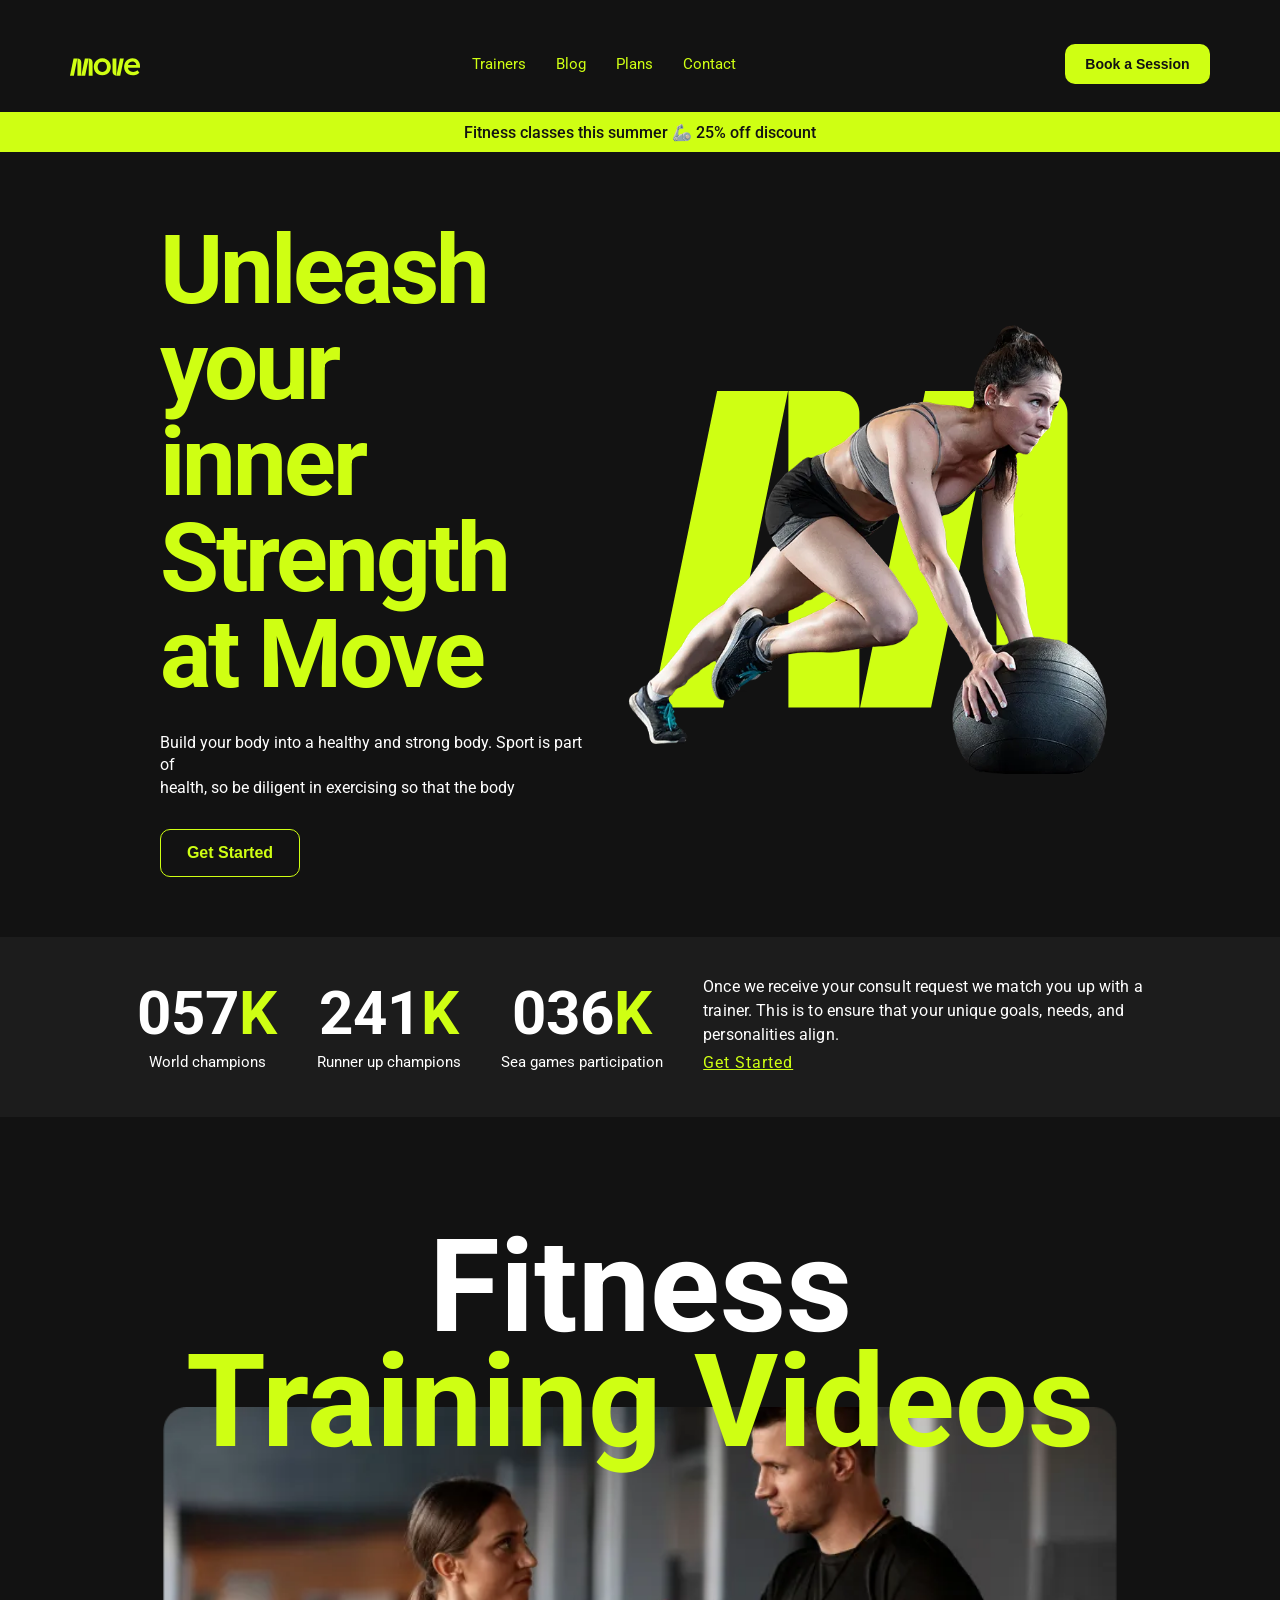
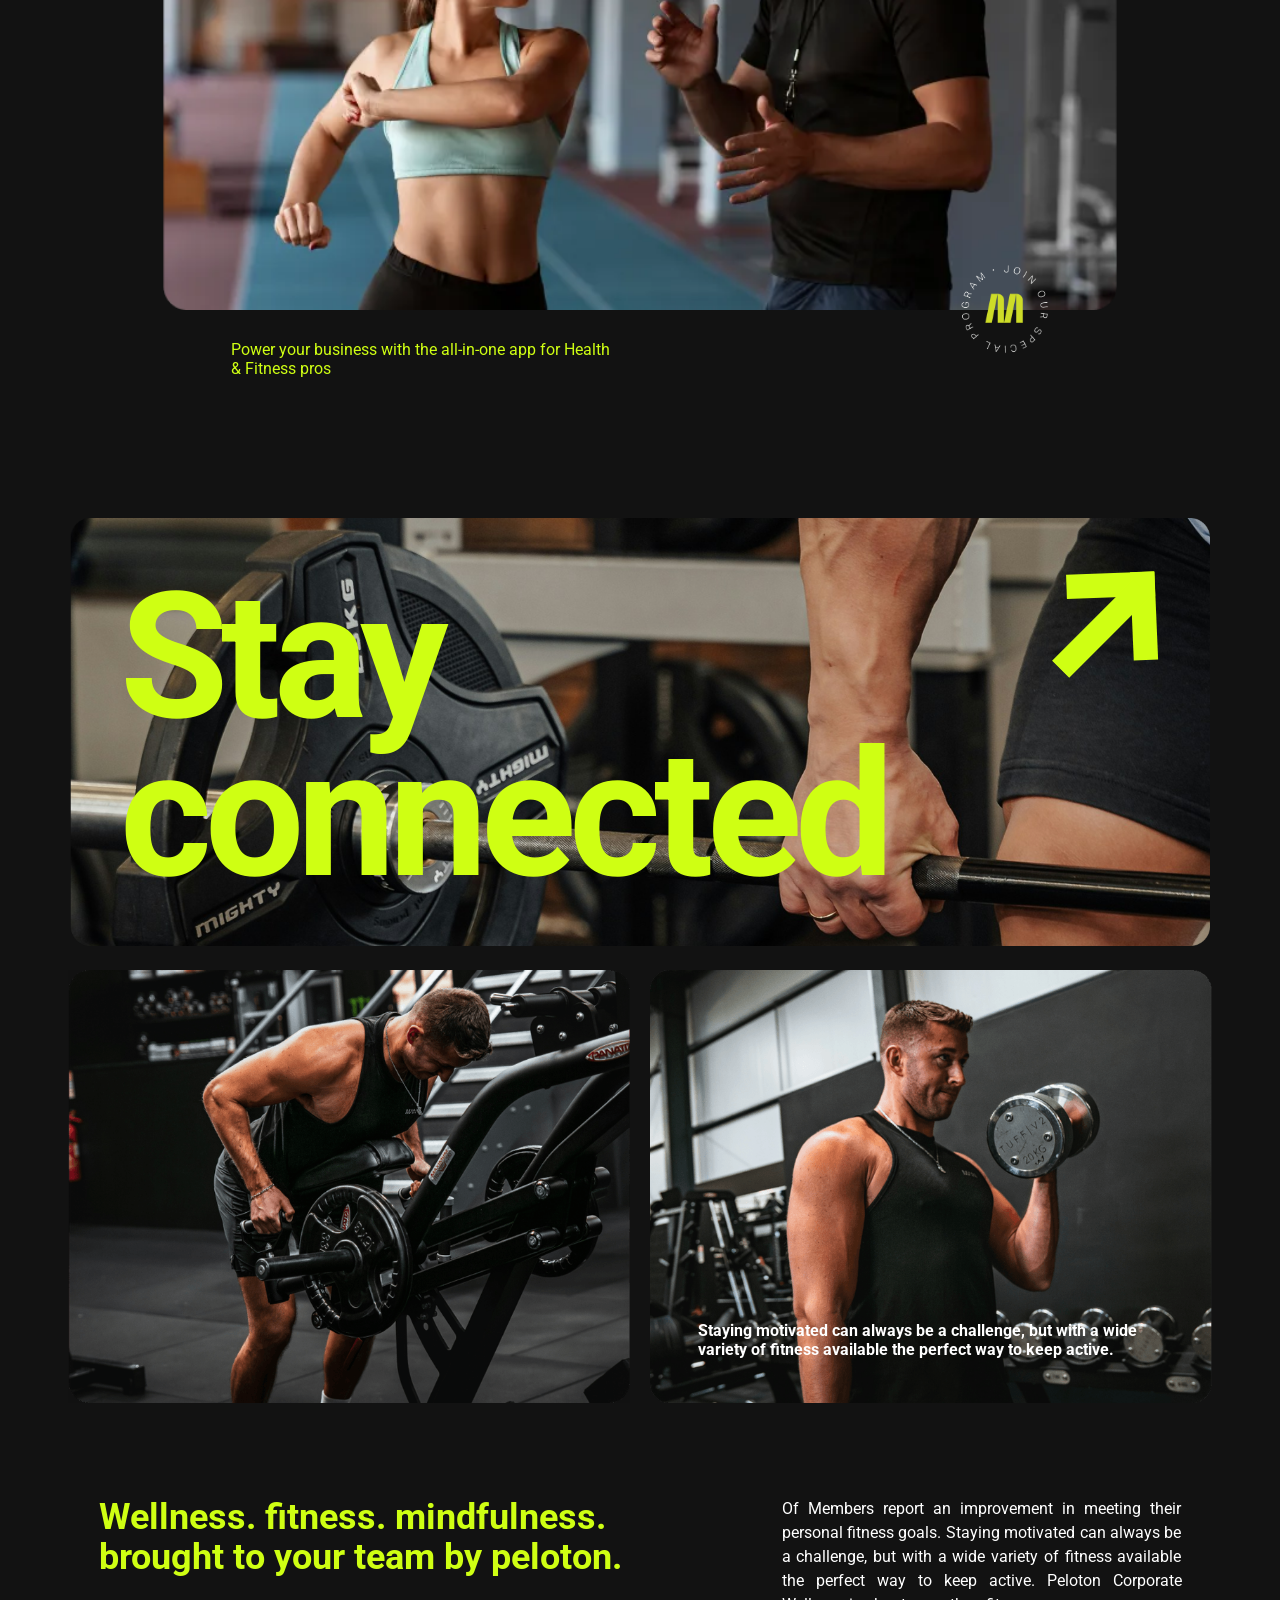
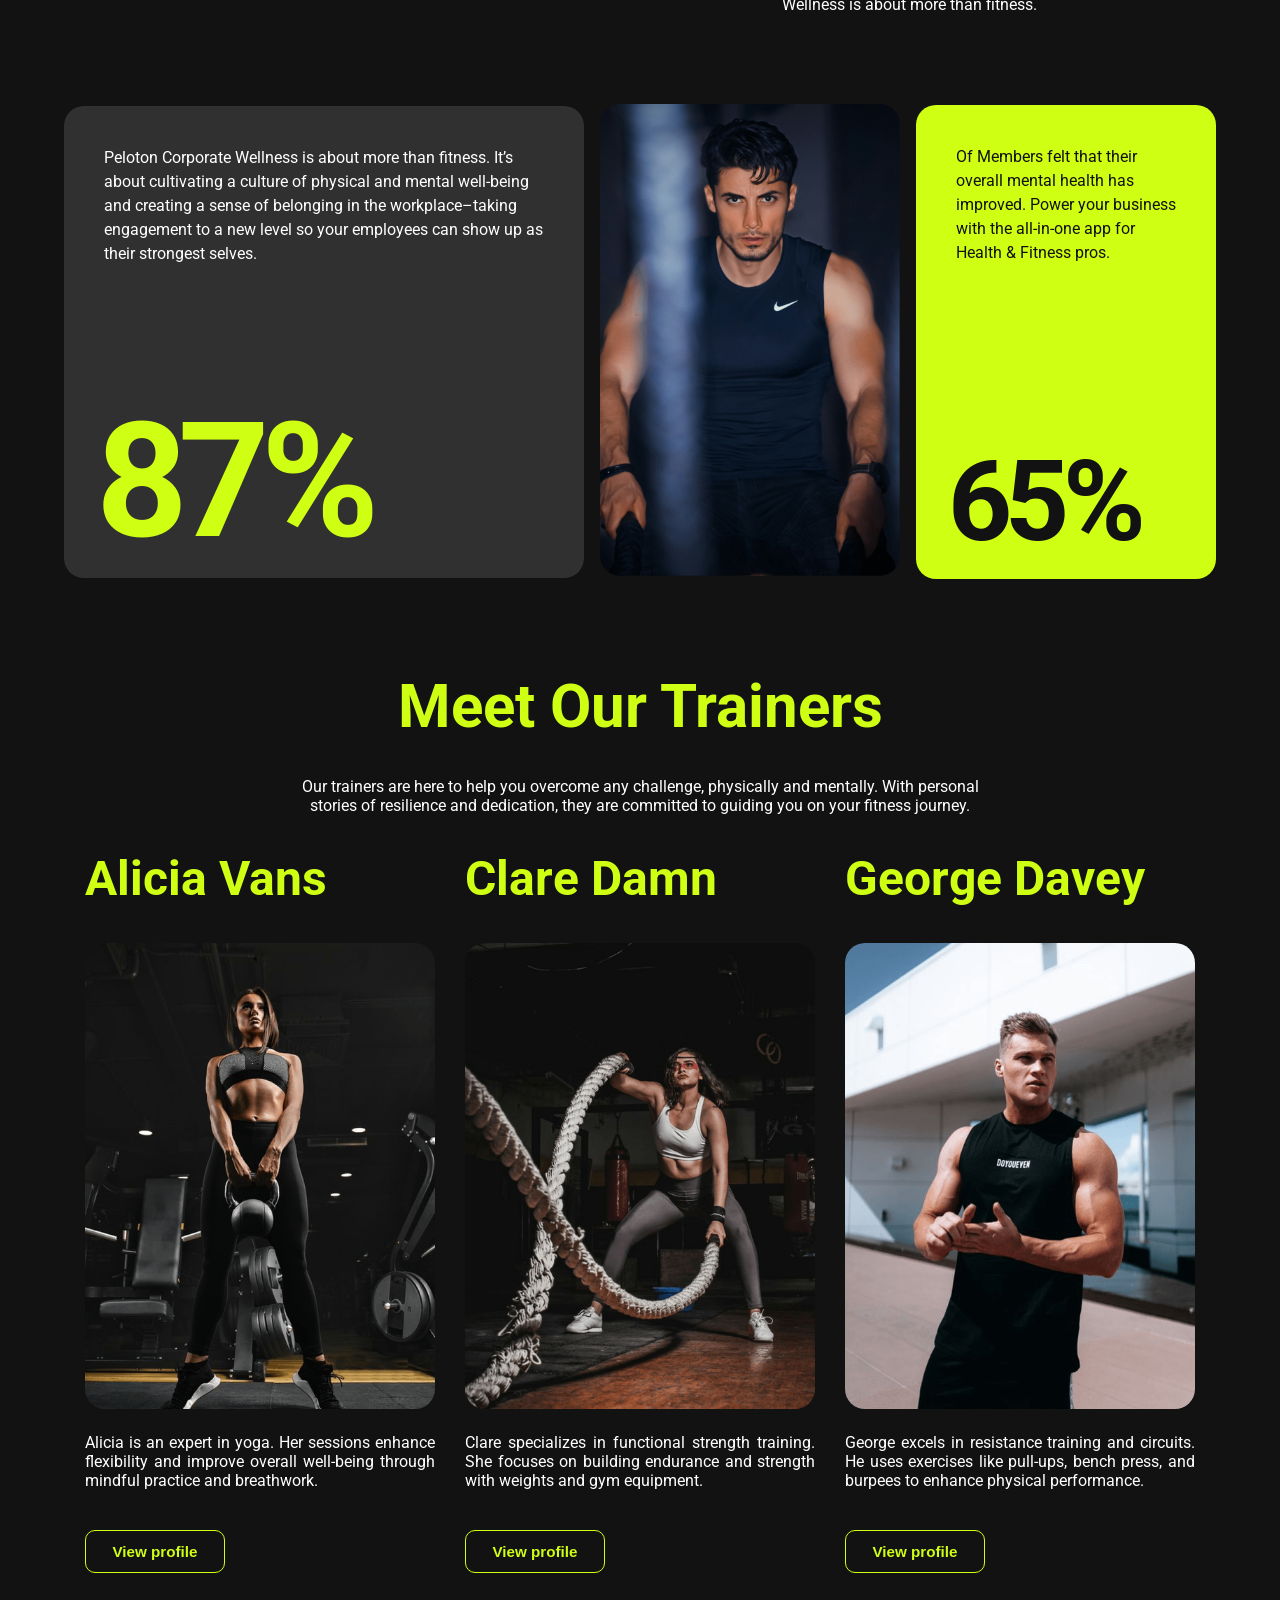
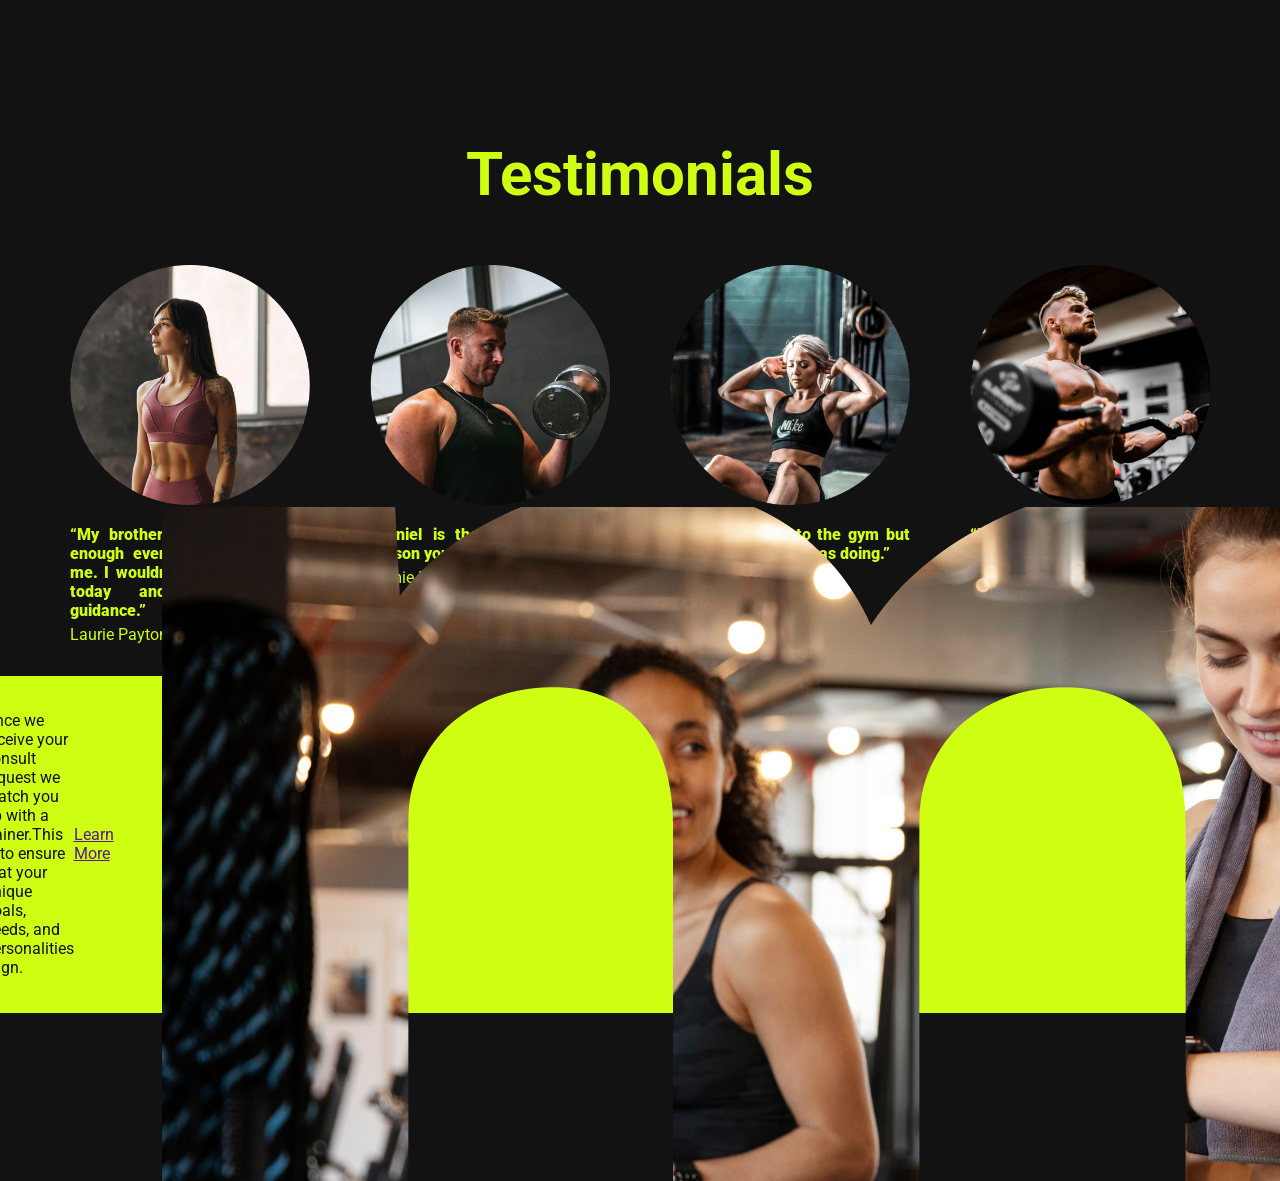
==== commit edf0d3ca: "Update 4" ====
--- a/main.html
+++ b/main.html
@@ -182,6 +182,12 @@
                     </div>
                 </div>
             </div>
+            <div class="promo-break">
+                <h1>Get 25%<br>Off This Summer</h1>
+                <p>Once we receive your consult request we match you up with a trainer.This is to ensure that your unique goals, needs, and personalities align.</p>
+                <a href="">Learn More</a>
+                <img src="images/promo-photo.png" alt="">
+            </div>
         </div>
     </div>
 </body>
--- a/style.css
+++ b/style.css
@@ -252,6 +252,10 @@
     display: flex;
 
 }
+.plus-1{
+    position: relative;
+    z-index: -1000;
+}
 .stay-connected{
     position: absolute;
     font-size: 11rem;
@@ -263,8 +267,8 @@
 .arrow{
     margin-top: 40px;
     position: absolute;
-    right: 26.5rem;
     transform: rotate(-45deg);
+    margin-left: 970px;
 }
 .staytop .move1{
     width: 1140px;
@@ -315,6 +319,7 @@
     text-align: justify;
     color: white;
 }
+/*Grid*/
 .grid{
     display: grid;
     grid-column-gap: 1rem;
@@ -378,7 +383,7 @@
     padding: 2rem;
     margin-top: 120px;
 }
-
+/*Trainers*/
 .trainers{
     display: flex;
     margin-block: 100px;
@@ -403,6 +408,7 @@
     margin-block: 40px;
     color: white;
 }
+/*Professionals*/
 .professionals{
     display: flex;
     gap: 30px;
@@ -452,7 +458,10 @@
     padding-right: 3rem;
     display: flex;
     flex-direction: column;
-}
+    justify-content: center;
+    align-items: center;
+}
+/*Testimonial*/
 .testimonial h1{
     font-size: 3.75rem;
     line-height: 1;
@@ -461,7 +470,7 @@
 }
 .testimonials{
     display: flex;
-    align-items: center;
+    align-items: flex-start;
     justify-content: center;
     gap: 60px;
 }
@@ -469,6 +478,7 @@
     width: 15rem;
 }
 .testimonial-text{
+    margin-top: 1rem;
     display: flex;
     justify-content: center;
     flex-direction: column;
@@ -477,4 +487,15 @@
     width: 15rem;
     text-align: justify;
     margin-bottom: 5px;
+    font-weight: 900;
+}
+/*Promo Break */
+.promo-break{
+    width: 100%;
+    height: 337px;
+    background-color: #cfff13;
+    color: #121212;
+    display: flex;
+    justify-content: center;
+    align-items: center;
 }
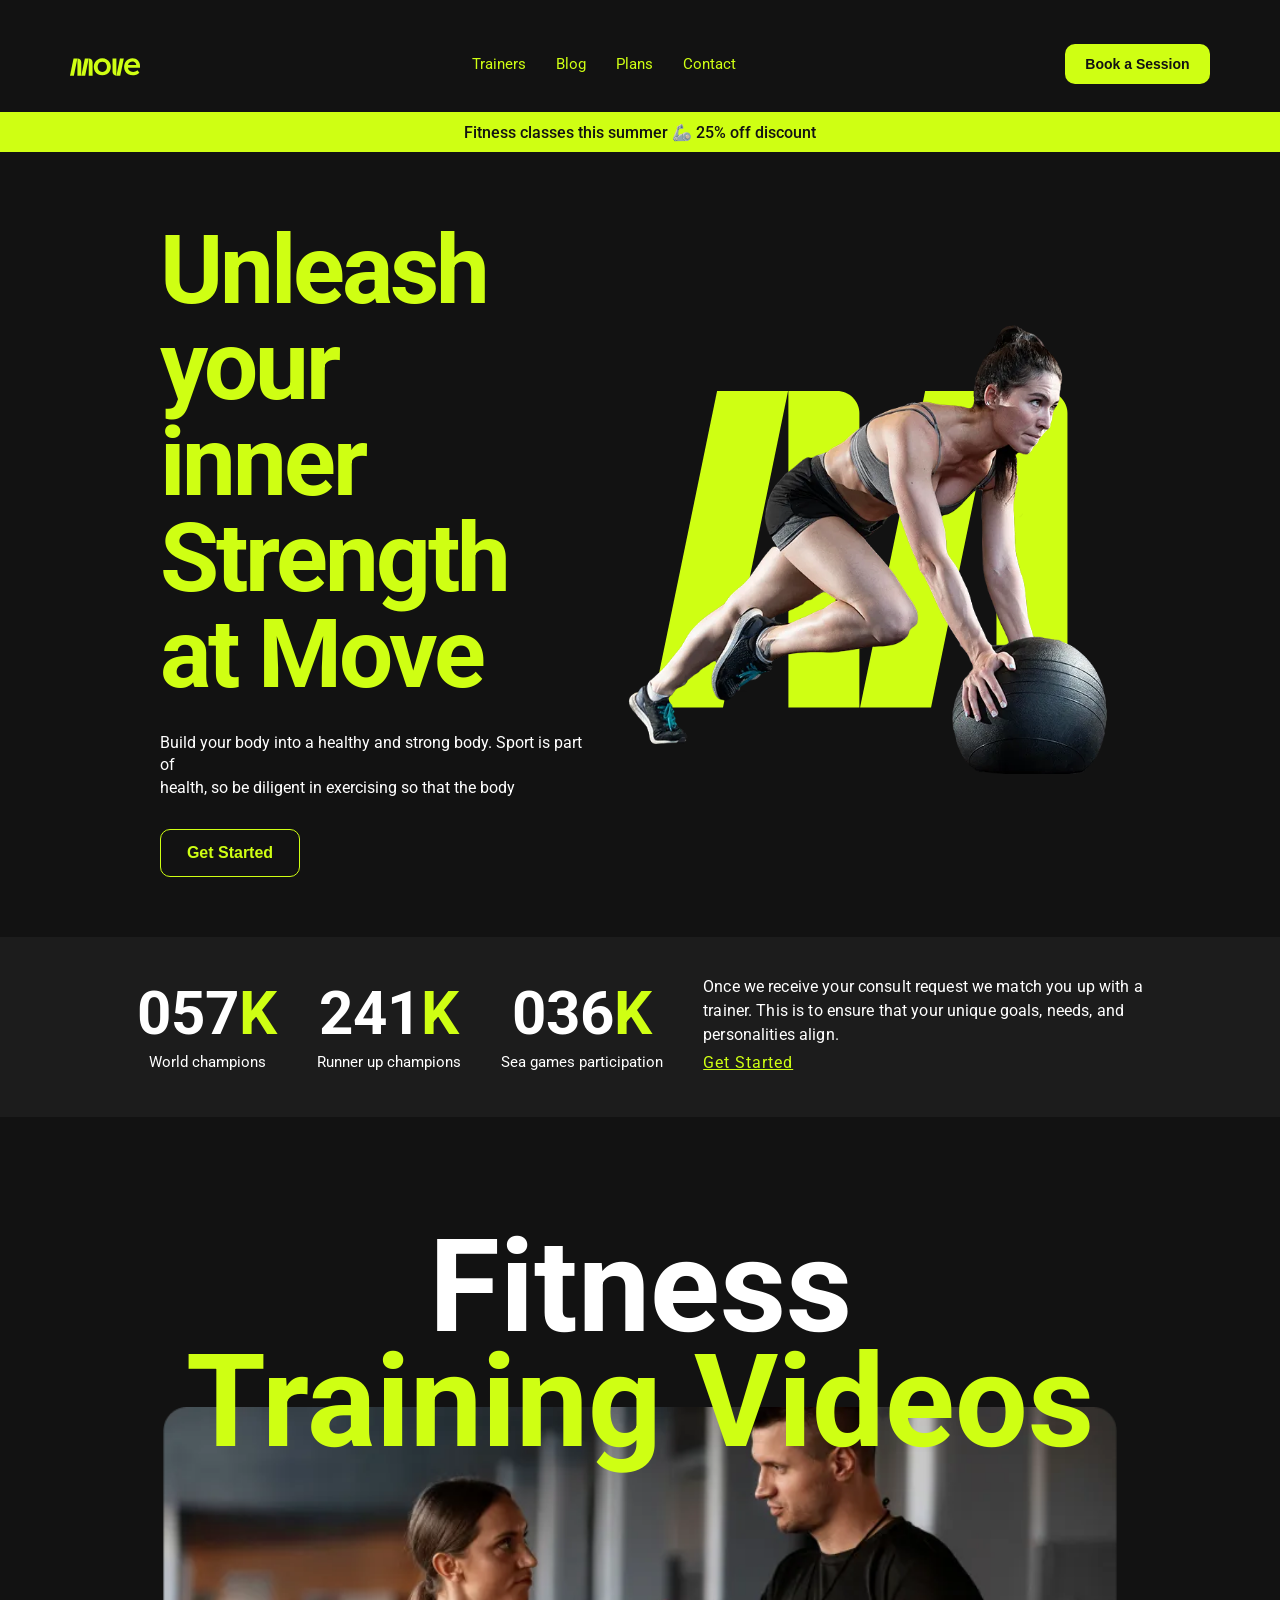
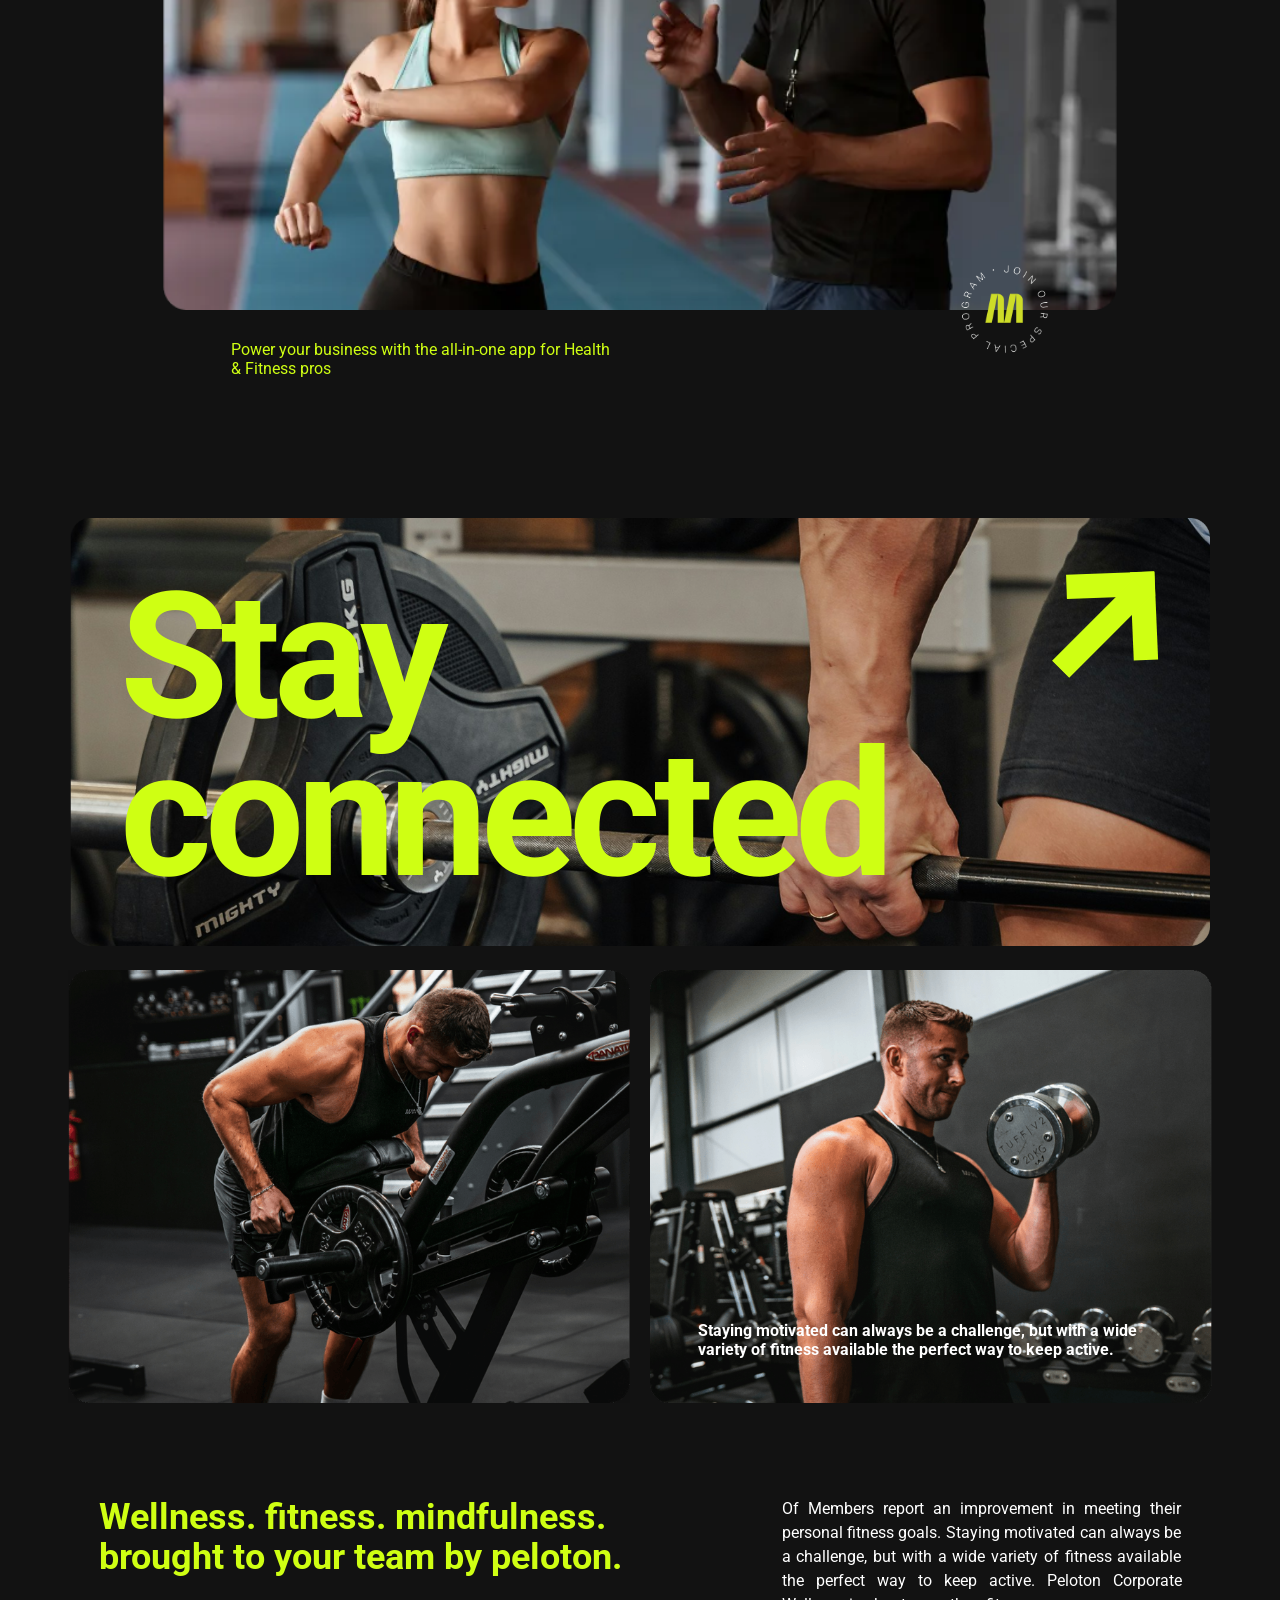
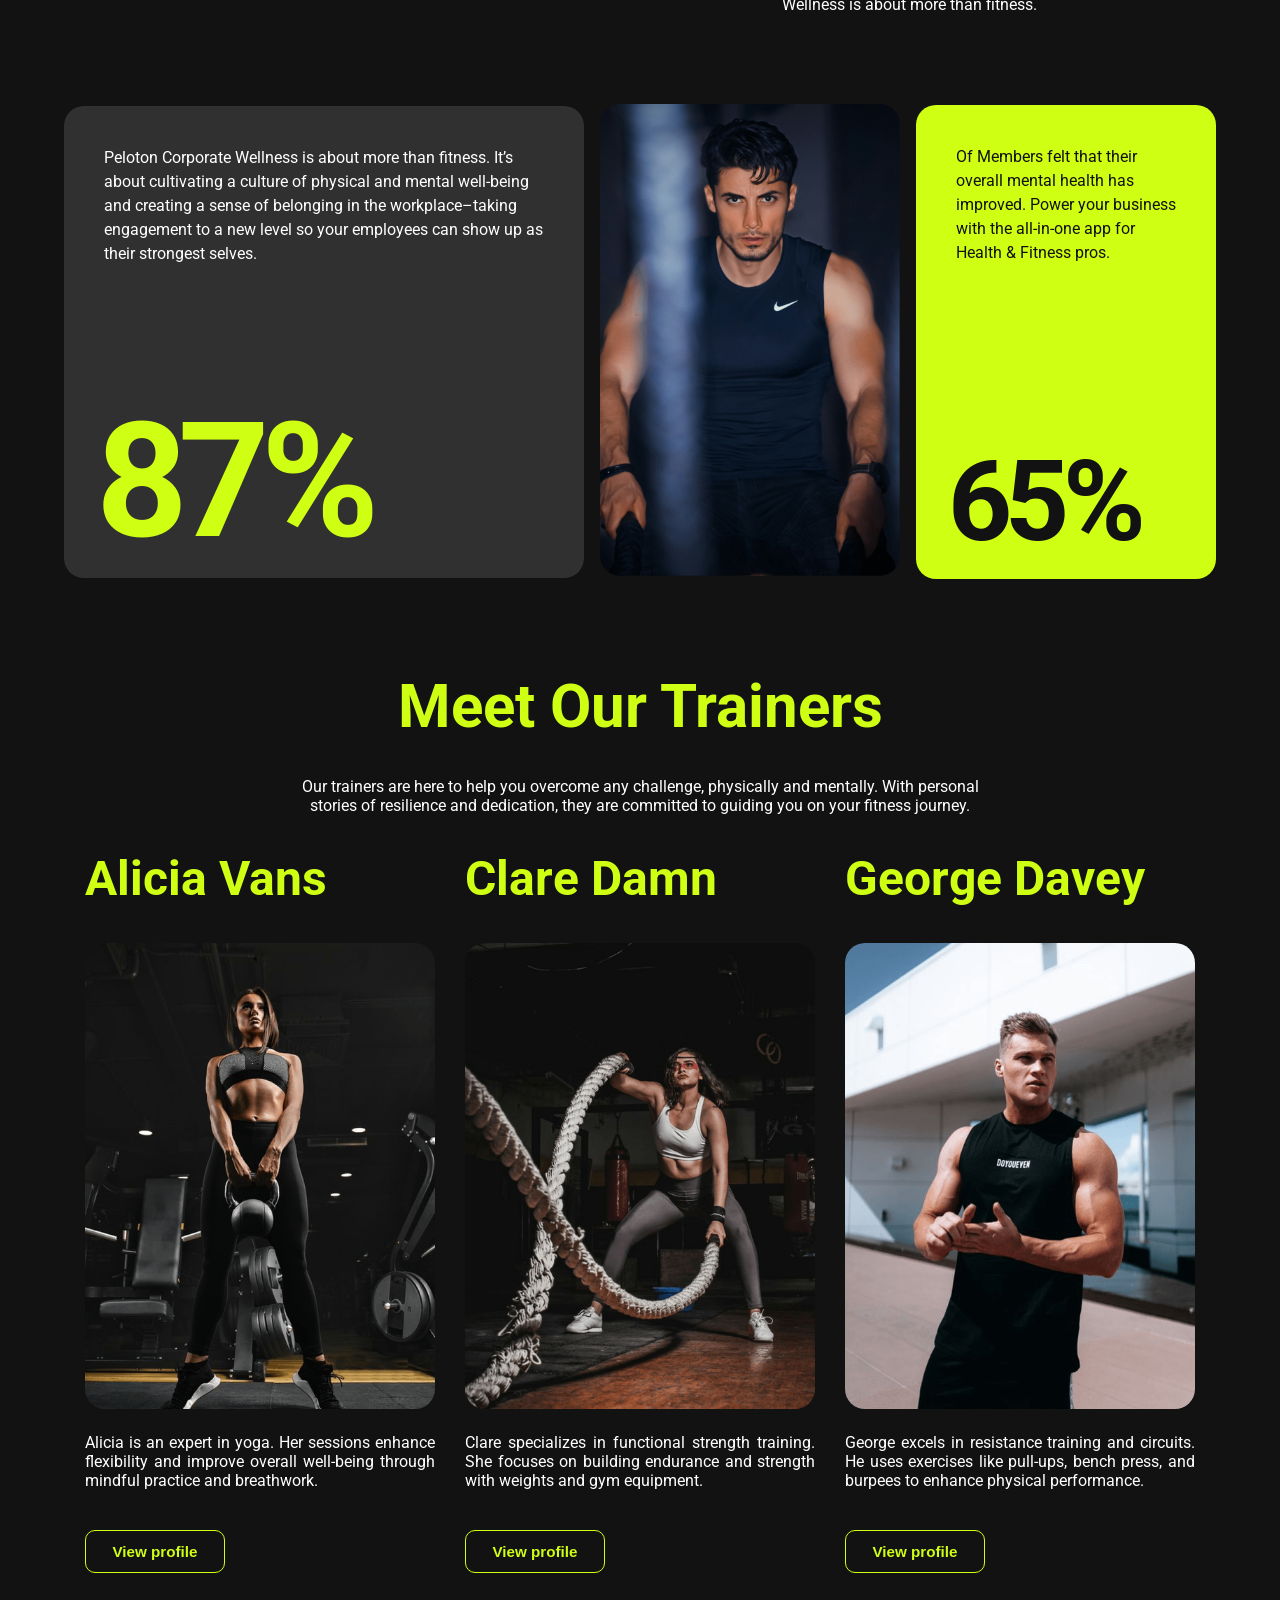
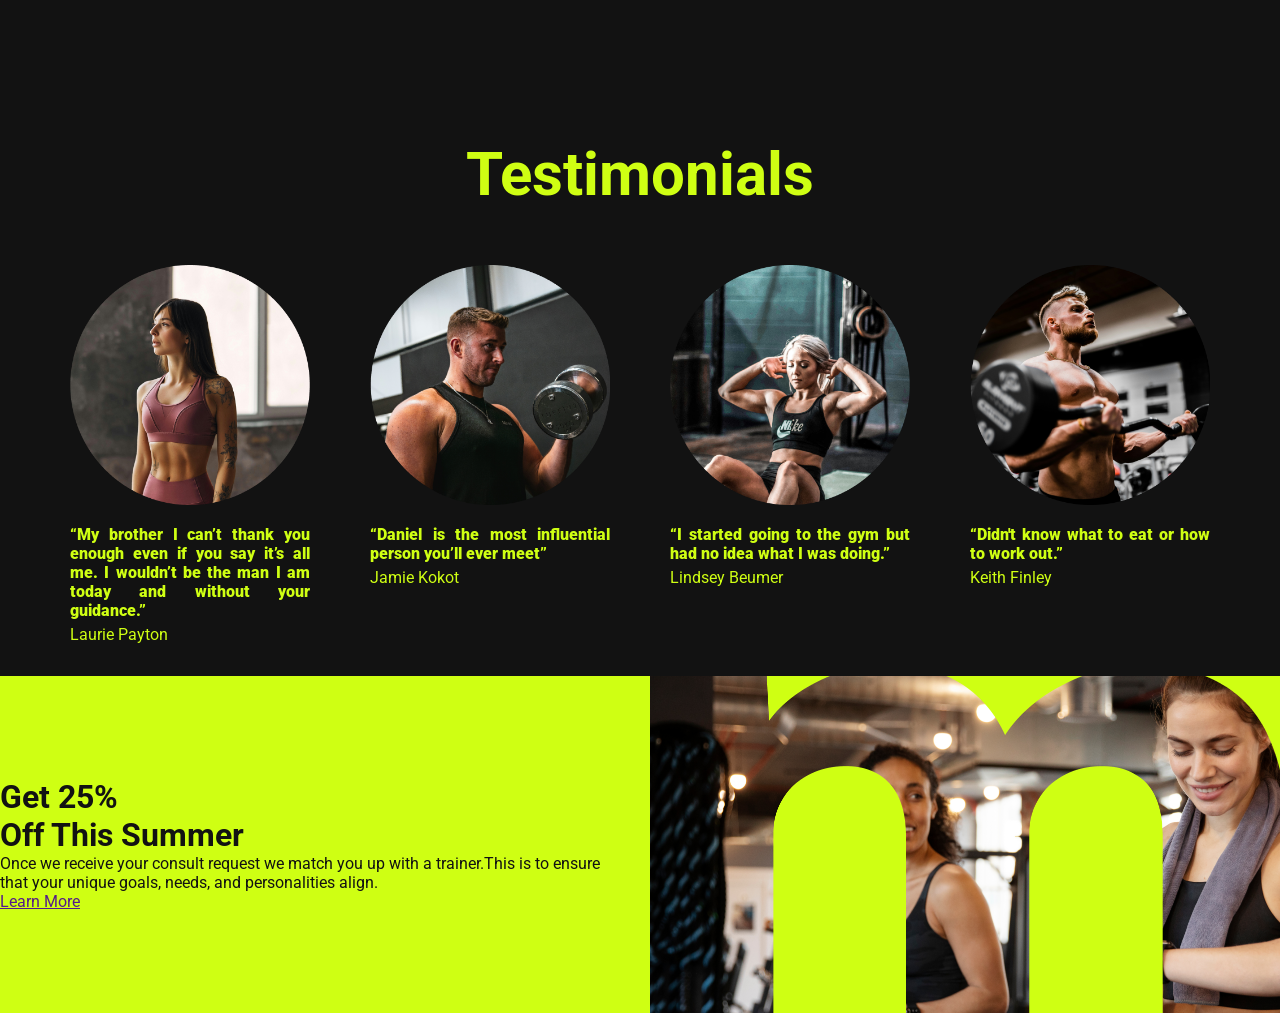
==== commit a23f97b0: "Update 5" ====
--- a/main.html
+++ b/main.html
@@ -183,9 +183,11 @@
                 </div>
             </div>
             <div class="promo-break">
-                <h1>Get 25%<br>Off This Summer</h1>
-                <p>Once we receive your consult request we match you up with a trainer.This is to ensure that your unique goals, needs, and personalities align.</p>
-                <a href="">Learn More</a>
+                <div class="promo-break-text">
+                    <h1>Get 25%<br>Off This Summer</h1>
+                    <p>Once we receive your consult request we match you up with a trainer.This is to ensure that your unique goals, needs, and personalities align.</p>
+                    <a href="">Learn More</a>
+                </div>        
                 <img src="images/promo-photo.png" alt="">
             </div>
         </div>
--- a/style.css
+++ b/style.css
@@ -498,4 +498,8 @@
     display: flex;
     justify-content: center;
     align-items: center;
+}
+.promo-break img{
+    width: 654px;
+
 }
